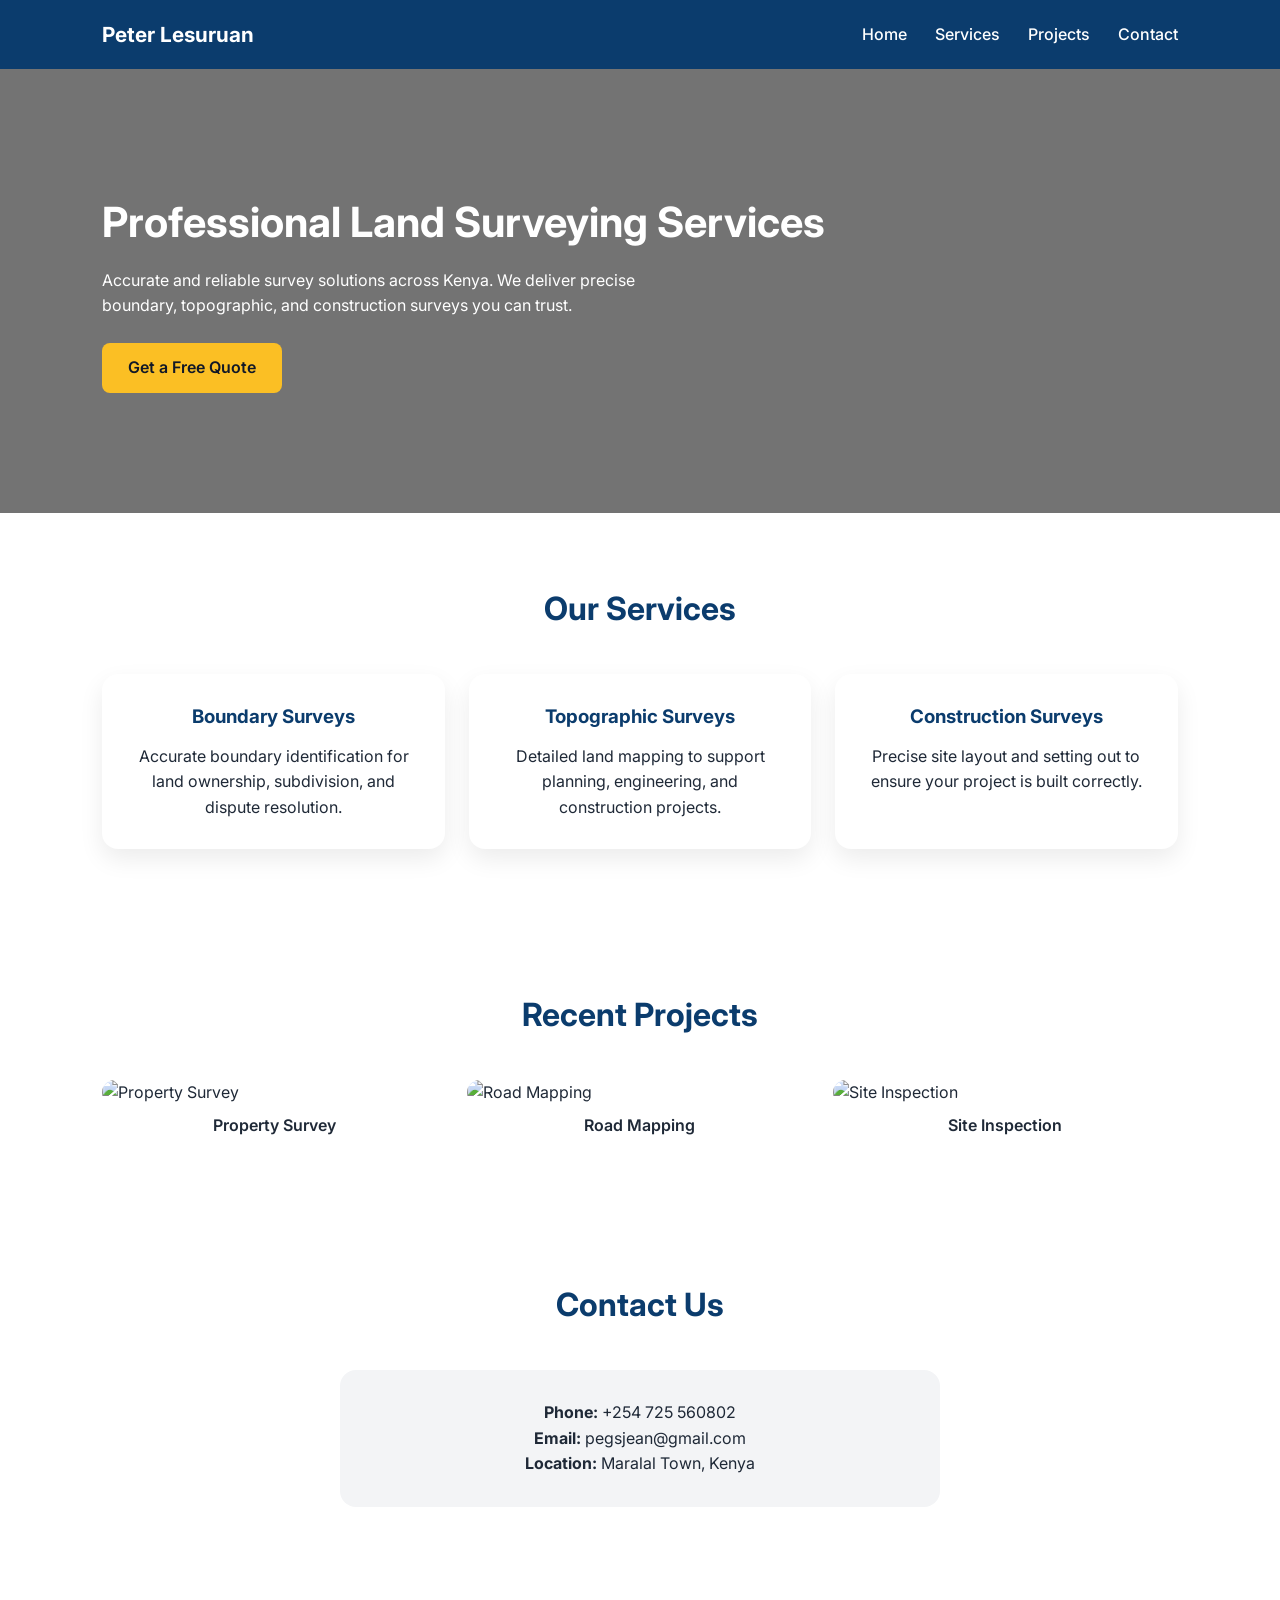
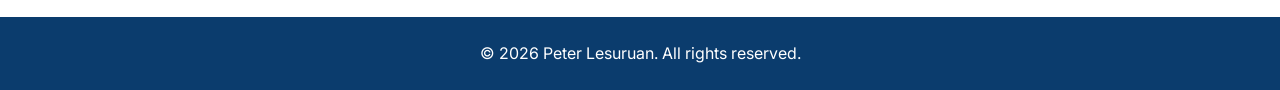
==== index.html @ a8cb9e38 "Create index.html" ====
<!DOCTYPE html>
<html lang="en">
<head>
  <meta charset="UTF-8" />
  <meta name="viewport" content="width=device-width, initial-scale=1.0" />
  <title>Peter Lesuruan | Land Surveyor</title>
  <link href="https://fonts.googleapis.com/css2?family=Inter:wght@300;400;600;700&display=swap" rel="stylesheet">
  <style>
    * { box-sizing: border-box; margin: 0; padding: 0; }
    body { font-family: 'Inter', sans-serif; line-height: 1.6; color: #1f2937; }

    /* NAVBAR */
    .navbar {
      display: flex;
      justify-content: space-between;
      align-items: center;
      padding: 18px 8%;
      background: #0b3c6d;
      color: white;
      position: sticky;
      top: 0;
      z-index: 1000;
    }

    .logo { font-weight: 700; font-size: 1.3rem; }

    .nav-links a {
      color: white;
      text-decoration: none;
      margin-left: 24px;
      font-weight: 500;
    }

    .nav-links a:hover { color: #fbbf24; }

    /* HERO */
    .hero {
      background: linear-gradient(rgba(0,0,0,0.55), rgba(0,0,0,0.55)),
        url('https://images.unsplash.com/photo-1581090700227-1e8a0e6e7c8b?auto=format&fit=crop&w=1400&q=80') center/cover no-repeat;
      color: white;
      padding: 120px 8%;
      text-align: left;
    }

    .hero h1 { font-size: 2.6rem; margin-bottom: 12px; }
    .hero p { margin-bottom: 24px; max-width: 600px; }

    .btn {
      display: inline-block;
      background: #fbbf24;
      color: #111827;
      padding: 12px 26px;
      border-radius: 8px;
      text-decoration: none;
      font-weight: 600;
    }

    .btn:hover { background: #f59e0b; }

    /* SECTION */
    section { padding: 70px 8%; }
    .section-title {
      text-align: center;
      font-size: 2rem;
      margin-bottom: 40px;
      color: #0b3c6d;
    }

    /* SERVICES */
    .services {
      display: grid;
      grid-template-columns: repeat(auto-fit, minmax(250px, 1fr));
      gap: 24px;
    }

    .card {
      background: white;
      padding: 28px;
      border-radius: 16px;
      box-shadow: 0 10px 25px rgba(0,0,0,0.08);
      text-align: center;
    }

    .card h3 { margin-bottom: 12px; color: #0b3c6d; }

    /* PROJECTS */
    .projects {
      display: grid;
      grid-template-columns: repeat(auto-fit, minmax(280px, 1fr));
      gap: 20px;
    }

    .project img {
      width: 100%;
      border-radius: 14px;
      height: 200px;
      object-fit: cover;
    }

    .project p { text-align: center; margin-top: 8px; font-weight: 600; }

    /* CONTACT */
    .contact-box {
      background: #f3f4f6;
      padding: 30px;
      border-radius: 16px;
      max-width: 600px;
      margin: auto;
      text-align: center;
    }

    footer {
      background: #0b3c6d;
      color: white;
      text-align: center;
      padding: 24px;
      margin-top: 40px;
    }

    @media (max-width: 768px) {
      .hero h1 { font-size: 2rem; }
      .nav-links { display: none; }
    }
  </style>
</head>
<body>

  <!-- NAVBAR -->
  <nav class="navbar">
    <div class="logo">Peter Lesuruan</div>
    <div class="nav-links">
      <a href="#">Home</a>
      <a href="#services">Services</a>
      <a href="#projects">Projects</a>
      <a href="#contact">Contact</a>
    </div>
  </nav>

  <!-- HERO -->
  <header class="hero">
    <h1>Professional Land Surveying Services</h1>
    <p>Accurate and reliable survey solutions across Kenya. We deliver precise boundary, topographic, and construction surveys you can trust.</p>
    <a href="#contact" class="btn">Get a Free Quote</a>
  </header>

  <!-- SERVICES -->
  <section id="services">
    <h2 class="section-title">Our Services</h2>
    <div class="services">
      <div class="card">
        <h3>Boundary Surveys</h3>
        <p>Accurate boundary identification for land ownership, subdivision, and dispute resolution.</p>
      </div>
      <div class="card">
        <h3>Topographic Surveys</h3>
        <p>Detailed land mapping to support planning, engineering, and construction projects.</p>
      </div>
      <div class="card">
        <h3>Construction Surveys</h3>
        <p>Precise site layout and setting out to ensure your project is built correctly.</p>
      </div>
    </div>
  </section>

  <!-- PROJECTS -->
  <section id="projects">
    <h2 class="section-title">Recent Projects</h2>
    <div class="projects">
      <div class="project">
        <img src="https://images.unsplash.com/photo-1500382017468-9049fed747ef?auto=format&fit=crop&w=800&q=80" alt="Property Survey">
        <p>Property Survey</p>
      </div>
      <div class="project">
        <img src="https://images.unsplash.com/photo-1504215680853-026ed2a45def?auto=format&fit=crop&w=800&q=80" alt="Road Mapping">
        <p>Road Mapping</p>
      </div>
      <div class="project">
        <img src="https://images.unsplash.com/photo-1581091012184-5c7f27c63c9c?auto=format&fit=crop&w=800&q=80" alt="Site Inspection">
        <p>Site Inspection</p>
      </div>
    </div>
  </section>

  <!-- CONTACT -->
  <section id="contact">
    <h2 class="section-title">Contact Us</h2>
    <div class="contact-box">
      <p><strong>Phone:</strong> +254 725 560802</p>
      <p><strong>Email:</strong> pegsjean@gmail.com</p>
      <p><strong>Location:</strong> Maralal Town, Kenya</p>
    </div>
  </section>

  <footer>
    <p>© 2026 Peter Lesuruan. All rights reserved.</p>
  </footer>

</body>
</html>
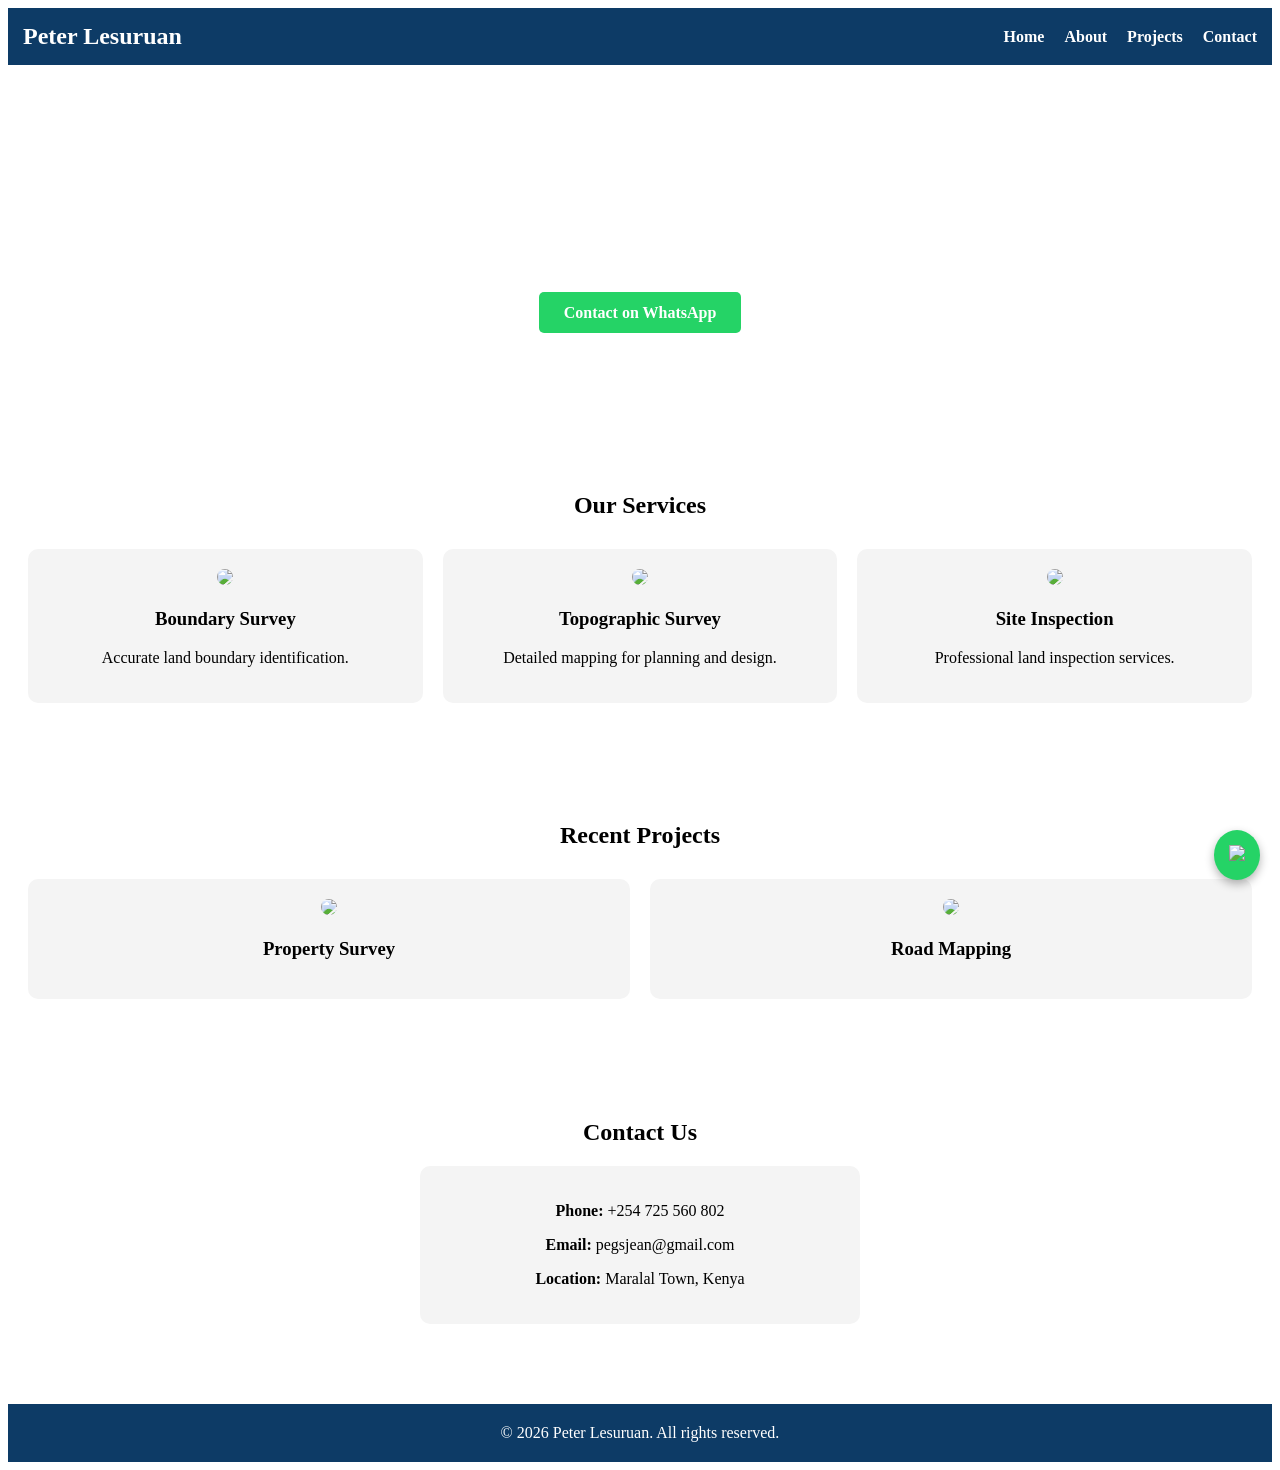
==== commit 92abcca5: "Update index.html <!DOCTYPE html> <html lang="en"> <head> <meta charset="UTF-8"> <meta name="vie" ====
--- a/index.html
+++ b/index.html
@@ -1,199 +1,237 @@
 <!DOCTYPE html>
 <html lang="en">
 <head>
-  <meta charset="UTF-8" />
-  <meta name="viewport" content="width=device-width, initial-scale=1.0" />
-  <title>Peter Lesuruan | Land Surveyor</title>
-  <link href="https://fonts.googleapis.com/css2?family=Inter:wght@300;400;600;700&display=swap" rel="stylesheet">
-  <style>
-    * { box-sizing: border-box; margin: 0; padding: 0; }
-    body { font-family: 'Inter', sans-serif; line-height: 1.6; color: #1f2937; }
-
-    /* NAVBAR */
-    .navbar {
-      display: flex;
-      justify-content: space-between;
-      align-items: center;
-      padding: 18px 8%;
-      background: #0b3c6d;
-      color: white;
-      position: sticky;
-      top: 0;
-      z-index: 1000;
-    }
-
-    .logo { font-weight: 700; font-size: 1.3rem; }
-
-    .nav-links a {
-      color: white;
-      text-decoration: none;
-      margin-left: 24px;
-      font-weight: 500;
-    }
-
-    .nav-links a:hover { color: #fbbf24; }
-
-    /* HERO */
-    .hero {
-      background: linear-gradient(rgba(0,0,0,0.55), rgba(0,0,0,0.55)),
-        url('https://images.unsplash.com/photo-1581090700227-1e8a0e6e7c8b?auto=format&fit=crop&w=1400&q=80') center/cover no-repeat;
-      color: white;
-      padding: 120px 8%;
-      text-align: left;
-    }
-
-    .hero h1 { font-size: 2.6rem; margin-bottom: 12px; }
-    .hero p { margin-bottom: 24px; max-width: 600px; }
-
-    .btn {
-      display: inline-block;
-      background: #fbbf24;
-      color: #111827;
-      padding: 12px 26px;
-      border-radius: 8px;
-      text-decoration: none;
-      font-weight: 600;
-    }
-
-    .btn:hover { background: #f59e0b; }
-
-    /* SECTION */
-    section { padding: 70px 8%; }
-    .section-title {
-      text-align: center;
-      font-size: 2rem;
-      margin-bottom: 40px;
-      color: #0b3c6d;
-    }
-
-    /* SERVICES */
-    .services {
-      display: grid;
-      grid-template-columns: repeat(auto-fit, minmax(250px, 1fr));
-      gap: 24px;
-    }
-
-    .card {
-      background: white;
-      padding: 28px;
-      border-radius: 16px;
-      box-shadow: 0 10px 25px rgba(0,0,0,0.08);
-      text-align: center;
-    }
-
-    .card h3 { margin-bottom: 12px; color: #0b3c6d; }
-
-    /* PROJECTS */
-    .projects {
-      display: grid;
-      grid-template-columns: repeat(auto-fit, minmax(280px, 1fr));
-      gap: 20px;
-    }
-
-    .project img {
-      width: 100%;
-      border-radius: 14px;
-      height: 200px;
-      object-fit: cover;
-    }
-
-    .project p { text-align: center; margin-top: 8px; font-weight: 600; }
-
-    /* CONTACT */
-    .contact-box {
-      background: #f3f4f6;
-      padding: 30px;
-      border-radius: 16px;
-      max-width: 600px;
-      margin: auto;
-      text-align: center;
-    }
-
-    footer {
-      background: #0b3c6d;
-      color: white;
-      text-align: center;
-      padding: 24px;
-      margin-top: 40px;
-    }
-
-    @media (max-width: 768px) {
-      .hero h1 { font-size: 2rem; }
-      .nav-links { display: none; }
-    }
-  </style>
+<meta charset="UTF-8">
+<meta name="viewport" content="width=device-width, initial-scale=1.0">
+<title>Peter Lesuruan | Professional Land Surveyor</title>
+<link rel="stylesheet" href="style.css">
+
+<style>
+
+/* Navigation */
+nav{
+background:#0d3b66;
+padding:15px;
+display:flex;
+justify-content:space-between;
+align-items:center;
+}
+
+nav h2{
+color:white;
+margin:0;
+}
+
+nav ul{
+list-style:none;
+display:flex;
+gap:20px;
+margin:0;
+padding:0;
+}
+
+nav a{
+color:white;
+text-decoration:none;
+font-weight:bold;
+}
+
+/* Hero */
+.hero{
+background:url("https://images.unsplash.com/photo-1500382017468-9049fed747ef") center/cover;
+color:white;
+padding:100px 20px;
+text-align:center;
+}
+
+.hero h1{
+font-size:40px;
+margin-bottom:10px;
+}
+
+.hero p{
+font-size:18px;
+margin-bottom:20px;
+}
+
+.hero a{
+background:#25D366;
+color:white;
+padding:12px 25px;
+border-radius:5px;
+text-decoration:none;
+font-weight:bold;
+}
+
+/* Sections */
+.section{
+padding:50px 20px;
+text-align:center;
+}
+
+.services{
+display:grid;
+grid-template-columns:repeat(auto-fit,minmax(250px,1fr));
+gap:20px;
+margin-top:30px;
+}
+
+.card{
+background:#f4f4f4;
+padding:20px;
+border-radius:10px;
+}
+
+.card img{
+width:100%;
+border-radius:10px;
+}
+
+/* Contact */
+.contact-box{
+background:#f4f4f4;
+padding:20px;
+border-radius:10px;
+max-width:400px;
+margin:auto;
+}
+
+/* Footer */
+footer{
+background:#0d3b66;
+color:white;
+text-align:center;
+padding:20px;
+margin-top:30px;
+}
+
+/* WhatsApp */
+.whatsapp-float{
+position:fixed;
+bottom:20px;
+right:20px;
+background:#25D366;
+padding:15px;
+border-radius:50%;
+box-shadow:0 4px 10px rgba(0,0,0,0.3);
+}
+
+</style>
+
 </head>
 <body>
 
-  <!-- NAVBAR -->
-  <nav class="navbar">
-    <div class="logo">Peter Lesuruan</div>
-    <div class="nav-links">
-      <a href="#">Home</a>
-      <a href="#services">Services</a>
-      <a href="#projects">Projects</a>
-      <a href="#contact">Contact</a>
-    </div>
-  </nav>
-
-  <!-- HERO -->
-  <header class="hero">
-    <h1>Professional Land Surveying Services</h1>
-    <p>Accurate and reliable survey solutions across Kenya. We deliver precise boundary, topographic, and construction surveys you can trust.</p>
-    <a href="#contact" class="btn">Get a Free Quote</a>
-  </header>
-
-  <!-- SERVICES -->
-  <section id="services">
-    <h2 class="section-title">Our Services</h2>
-    <div class="services">
-      <div class="card">
-        <h3>Boundary Surveys</h3>
-        <p>Accurate boundary identification for land ownership, subdivision, and dispute resolution.</p>
-      </div>
-      <div class="card">
-        <h3>Topographic Surveys</h3>
-        <p>Detailed land mapping to support planning, engineering, and construction projects.</p>
-      </div>
-      <div class="card">
-        <h3>Construction Surveys</h3>
-        <p>Precise site layout and setting out to ensure your project is built correctly.</p>
-      </div>
-    </div>
-  </section>
-
-  <!-- PROJECTS -->
-  <section id="projects">
-    <h2 class="section-title">Recent Projects</h2>
-    <div class="projects">
-      <div class="project">
-        <img src="https://images.unsplash.com/photo-1500382017468-9049fed747ef?auto=format&fit=crop&w=800&q=80" alt="Property Survey">
-        <p>Property Survey</p>
-      </div>
-      <div class="project">
-        <img src="https://images.unsplash.com/photo-1504215680853-026ed2a45def?auto=format&fit=crop&w=800&q=80" alt="Road Mapping">
-        <p>Road Mapping</p>
-      </div>
-      <div class="project">
-        <img src="https://images.unsplash.com/photo-1581091012184-5c7f27c63c9c?auto=format&fit=crop&w=800&q=80" alt="Site Inspection">
-        <p>Site Inspection</p>
-      </div>
-    </div>
-  </section>
-
-  <!-- CONTACT -->
-  <section id="contact">
-    <h2 class="section-title">Contact Us</h2>
-    <div class="contact-box">
-      <p><strong>Phone:</strong> +254 725 560802</p>
-      <p><strong>Email:</strong> pegsjean@gmail.com</p>
-      <p><strong>Location:</strong> Maralal Town, Kenya</p>
-    </div>
-  </section>
-
-  <footer>
-    <p>© 2026 Peter Lesuruan. All rights reserved.</p>
-  </footer>
+<!-- NAVBAR -->
+<nav>
+<h2>Peter Lesuruan</h2>
+
+<ul>
+<li><a href="index.html">Home</a></li>
+<li><a href="about.html">About</a></li>
+<li><a href="projects.html">Projects</a></li>
+<li><a href="contact.html">Contact</a></li>
+</ul>
+</nav>
+
+
+<!-- HERO -->
+<section class="hero">
+
+<h1>Professional Land Surveying Services</h1>
+
+<p>
+Boundary surveys, subdivision, mapping, and site inspection in Maralal and all of Kenya
+</p>
+
+<a href="https://wa.me/254725560802">
+Contact on WhatsApp
+</a>
+
+</section>
+
+
+<!-- SERVICES -->
+<section class="section">
+
+<h2>Our Services</h2>
+
+<div class="services">
+
+<div class="card">
+<img src="https://images.unsplash.com/photo-1500382017468-9049fed747ef">
+<h3>Boundary Survey</h3>
+<p>Accurate land boundary identification.</p>
+</div>
+
+<div class="card">
+<img src="https://images.unsplash.com/photo-1503387762-592deb58ef4e">
+<h3>Topographic Survey</h3>
+<p>Detailed mapping for planning and design.</p>
+</div>
+
+<div class="card">
+<img src="https://images.unsplash.com/photo-1496307042754-b4aa456c4a2d">
+<h3>Site Inspection</h3>
+<p>Professional land inspection services.</p>
+</div>
+
+</div>
+
+</section>
+
+
+<!-- PROJECTS -->
+<section class="section">
+
+<h2>Recent Projects</h2>
+
+<div class="services">
+
+<div class="card">
+<img src="https://images.unsplash.com/photo-1470770903676-69b98201ea1c">
+<h3>Property Survey</h3>
+</div>
+
+<div class="card">
+<img src="https://images.unsplash.com/photo-1500530855697-b586d89ba3ee">
+<h3>Road Mapping</h3>
+</div>
+
+</div>
+
+</section>
+
+
+<!-- CONTACT -->
+<section class="section">
+
+<h2>Contact Us</h2>
+
+<div class="contact-box">
+
+<p><b>Phone:</b> +254 725 560 802</p>
+
+<p><b>Email:</b> pegsjean@gmail.com</p>
+
+<p><b>Location:</b> Maralal Town, Kenya</p>
+
+</div>
+
+</section>
+
+
+<!-- FOOTER -->
+<footer>
+
+© 2026 Peter Lesuruan. All rights reserved.
+
+</footer>
+
+
+<!-- WhatsApp floating -->
+<a href="https://wa.me/254725560802" class="whatsapp-float">
+<img src="https://cdn-icons-png.flaticon.com/512/733/733585.png" width="30">
+</a>
 
 </body>
 </html>
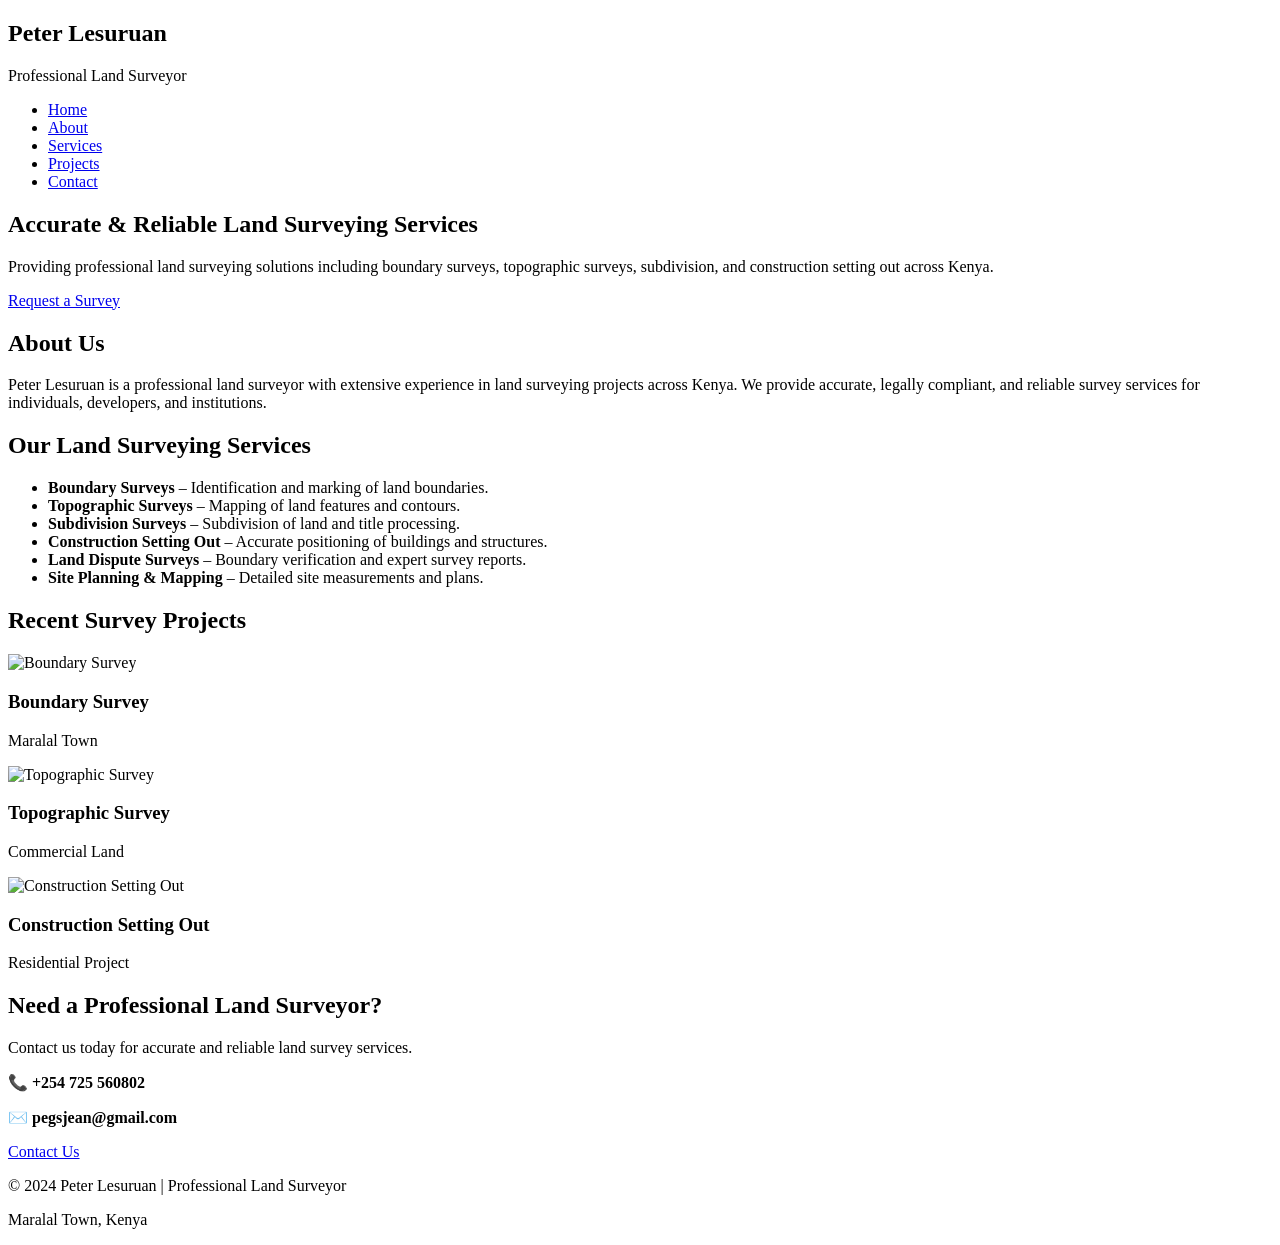
==== commit 2fa154b0: "Update index.html <!DOCTYPE html> <html lang="en"> <head>   <meta charset="UTF-8">   <title>Pete" ====
--- a/index.html
+++ b/index.html
@@ -1,237 +1,103 @@
+
 <!DOCTYPE html>
 <html lang="en">
 <head>
-<meta charset="UTF-8">
-<meta name="viewport" content="width=device-width, initial-scale=1.0">
-<title>Peter Lesuruan | Professional Land Surveyor</title>
-<link rel="stylesheet" href="style.css">
+  <meta charset="UTF-8">
+  <title>Peter Lesuruan | Professional Land Surveyor</title>
+  <meta name="viewport" content="width=device-width, initial-scale=1.0">
+  <meta name="description" content="Peter Lesuruan is a professional land surveyor providing boundary surveys, topographic surveys, subdivision, and construction setting out across Kenya.">
+  <link rel="stylesheet" href="style.css">
+</head>
 
-<style>
-
-/* Navigation */
-nav{
-background:#0d3b66;
-padding:15px;
-display:flex;
-justify-content:space-between;
-align-items:center;
-}
-
-nav h2{
-color:white;
-margin:0;
-}
-
-nav ul{
-list-style:none;
-display:flex;
-gap:20px;
-margin:0;
-padding:0;
-}
-
-nav a{
-color:white;
-text-decoration:none;
-font-weight:bold;
-}
-
-/* Hero */
-.hero{
-background:url("https://images.unsplash.com/photo-1500382017468-9049fed747ef") center/cover;
-color:white;
-padding:100px 20px;
-text-align:center;
-}
-
-.hero h1{
-font-size:40px;
-margin-bottom:10px;
-}
-
-.hero p{
-font-size:18px;
-margin-bottom:20px;
-}
-
-.hero a{
-background:#25D366;
-color:white;
-padding:12px 25px;
-border-radius:5px;
-text-decoration:none;
-font-weight:bold;
-}
-
-/* Sections */
-.section{
-padding:50px 20px;
-text-align:center;
-}
-
-.services{
-display:grid;
-grid-template-columns:repeat(auto-fit,minmax(250px,1fr));
-gap:20px;
-margin-top:30px;
-}
-
-.card{
-background:#f4f4f4;
-padding:20px;
-border-radius:10px;
-}
-
-.card img{
-width:100%;
-border-radius:10px;
-}
-
-/* Contact */
-.contact-box{
-background:#f4f4f4;
-padding:20px;
-border-radius:10px;
-max-width:400px;
-margin:auto;
-}
-
-/* Footer */
-footer{
-background:#0d3b66;
-color:white;
-text-align:center;
-padding:20px;
-margin-top:30px;
-}
-
-/* WhatsApp */
-.whatsapp-float{
-position:fixed;
-bottom:20px;
-right:20px;
-background:#25D366;
-padding:15px;
-border-radius:50%;
-box-shadow:0 4px 10px rgba(0,0,0,0.3);
-}
-
-</style>
-
-</head>
 <body>
 
-<!-- NAVBAR -->
-<nav>
-<h2>Peter Lesuruan</h2>
+<!-- HEADER / NAVIGATION -->
+<header>
+  <nav class="navbar">
+    <h1>Peter Lesuruan</h1>
+    <p>Professional Land Surveyor</p>
 
-<ul>
-<li><a href="index.html">Home</a></li>
-<li><a href="about.html">About</a></li>
-<li><a href="projects.html">Projects</a></li>
-<li><a href="contact.html">Contact</a></li>
-</ul>
-</nav>
+    <ul class="nav-menu">
+      <li><a href="index.html">Home</a></li>
+      <li><a href="about.html">About</a></li>
+      <li><a href="services.html">Services</a></li>
+      <li><a href="projects.html">Projects</a></li>
+      <li><a href="contact.html">Contact</a></li>
+    </ul>
+  </nav>
+</header>
 
-
-<!-- HERO -->
+<!-- HERO SECTION -->
 <section class="hero">
-
-<h1>Professional Land Surveying Services</h1>
-
-<p>
-Boundary surveys, subdivision, mapping, and site inspection in Maralal and all of Kenya
-</p>
-
-<a href="https://wa.me/254725560802">
-Contact on WhatsApp
-</a>
-
+  <h2>Accurate & Reliable Land Surveying Services</h2>
+  <p>
+    Providing professional land surveying solutions including boundary surveys,
+    topographic surveys, subdivision, and construction setting out across Kenya.
+  </p>
+  <a href="contact.html" class="btn">Request a Survey</a>
 </section>
 
-
-<!-- SERVICES -->
-<section class="section">
-
-<h2>Our Services</h2>
-
-<div class="services">
-
-<div class="card">
-<img src="https://images.unsplash.com/photo-1500382017468-9049fed747ef">
-<h3>Boundary Survey</h3>
-<p>Accurate land boundary identification.</p>
-</div>
-
-<div class="card">
-<img src="https://images.unsplash.com/photo-1503387762-592deb58ef4e">
-<h3>Topographic Survey</h3>
-<p>Detailed mapping for planning and design.</p>
-</div>
-
-<div class="card">
-<img src="https://images.unsplash.com/photo-1496307042754-b4aa456c4a2d">
-<h3>Site Inspection</h3>
-<p>Professional land inspection services.</p>
-</div>
-
-</div>
-
+<!-- ABOUT SECTION -->
+<section class="about">
+  <h2>About Us</h2>
+  <p>
+    Peter Lesuruan is a professional land surveyor with extensive experience in land
+    surveying projects across Kenya. We provide accurate, legally compliant, and
+    reliable survey services for individuals, developers, and institutions.
+  </p>
 </section>
 
+<!-- SERVICES SECTION -->
+<section class="services">
+  <h2>Our Land Surveying Services</h2>
 
-<!-- PROJECTS -->
-<section class="section">
-
-<h2>Recent Projects</h2>
-
-<div class="services">
-
-<div class="card">
-<img src="https://images.unsplash.com/photo-1470770903676-69b98201ea1c">
-<h3>Property Survey</h3>
-</div>
-
-<div class="card">
-<img src="https://images.unsplash.com/photo-1500530855697-b586d89ba3ee">
-<h3>Road Mapping</h3>
-</div>
-
-</div>
-
+  <ul>
+    <li><strong>Boundary Surveys</strong> – Identification and marking of land boundaries.</li>
+    <li><strong>Topographic Surveys</strong> – Mapping of land features and contours.</li>
+    <li><strong>Subdivision Surveys</strong> – Subdivision of land and title processing.</li>
+    <li><strong>Construction Setting Out</strong> – Accurate positioning of buildings and structures.</li>
+    <li><strong>Land Dispute Surveys</strong> – Boundary verification and expert survey reports.</li>
+    <li><strong>Site Planning & Mapping</strong> – Detailed site measurements and plans.</li>
+  </ul>
 </section>
 
+<!-- PROJECTS PREVIEW -->
+<section class="projects">
+  <h2>Recent Survey Projects</h2>
 
-<!-- CONTACT -->
-<section class="section">
+  <div class="project">
+    <img src="images/boundary-survey.jpg" alt="Boundary Survey">
+    <h3>Boundary Survey</h3>
+    <p>Maralal Town</p>
+  </div>
 
-<h2>Contact Us</h2>
+  <div class="project">
+    <img src="images/topographic-survey.jpg" alt="Topographic Survey">
+    <h3>Topographic Survey</h3>
+    <p>Commercial Land</p>
+  </div>
 
-<div class="contact-box">
-
-<p><b>Phone:</b> +254 725 560 802</p>
-
-<p><b>Email:</b> pegsjean@gmail.com</p>
-
-<p><b>Location:</b> Maralal Town, Kenya</p>
-
-</div>
-
+  <div class="project">
+    <img src="images/construction-setting.jpg" alt="Construction Setting Out">
+    <h3>Construction Setting Out</h3>
+    <p>Residential Project</p>
+  </div>
 </section>
 
+<!-- CONTACT CTA -->
+<section class="contact-cta">
+  <h2>Need a Professional Land Surveyor?</h2>
+  <p>Contact us today for accurate and reliable land survey services.</p>
+  <p><strong>📞 +254 725 560802</strong></p>
+  <p><strong>✉️ pegsjean@gmail.com</strong></p>
+  <a href="contact.html" class="btn">Contact Us</a>
+</section>
 
 <!-- FOOTER -->
 <footer>
-
-© 2026 Peter Lesuruan. All rights reserved.
-
+  <p>&copy; 2024 Peter Lesuruan | Professional Land Surveyor</p>
+  <p>Maralal Town, Kenya</p>
 </footer>
-
-
-<!-- WhatsApp floating -->
-<a href="https://wa.me/254725560802" class="whatsapp-float">
-<img src="https://cdn-icons-png.flaticon.com/512/733/733585.png" width="30">
-</a>
 
 </body>
 </html>
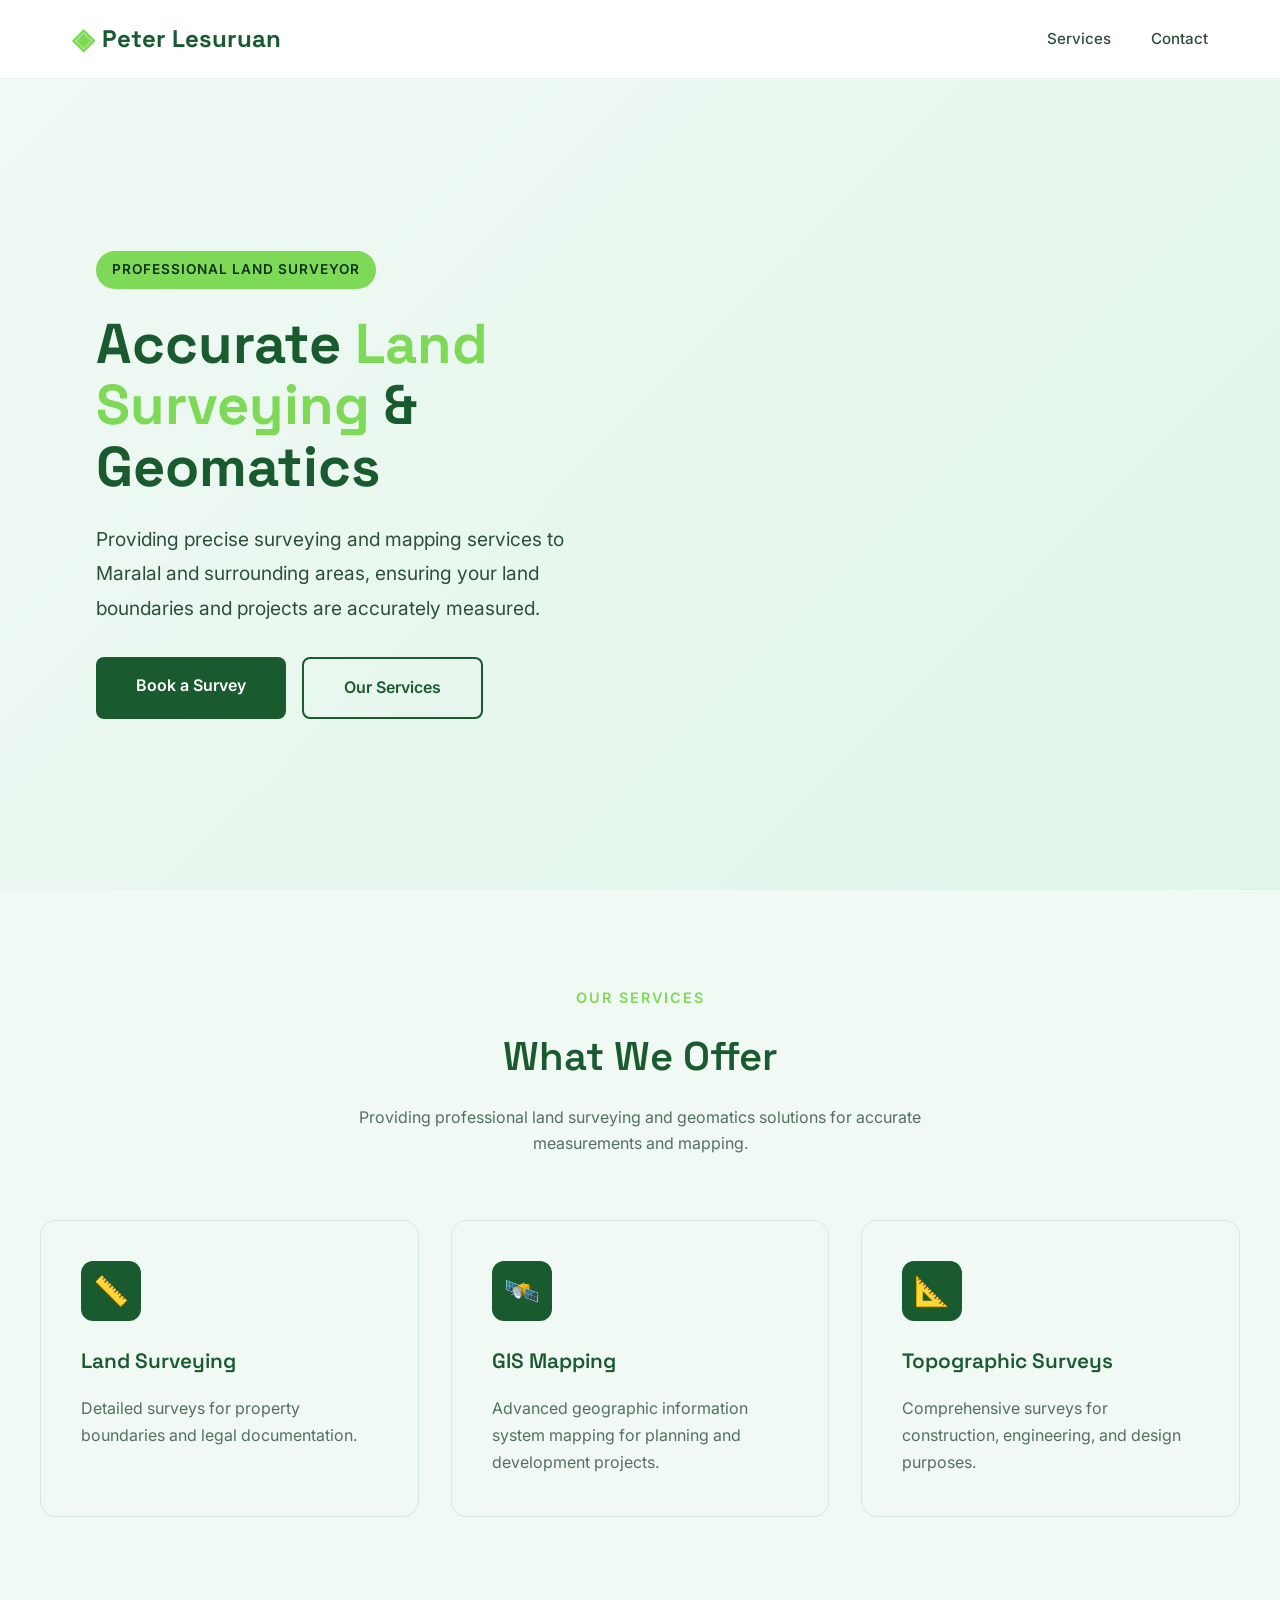
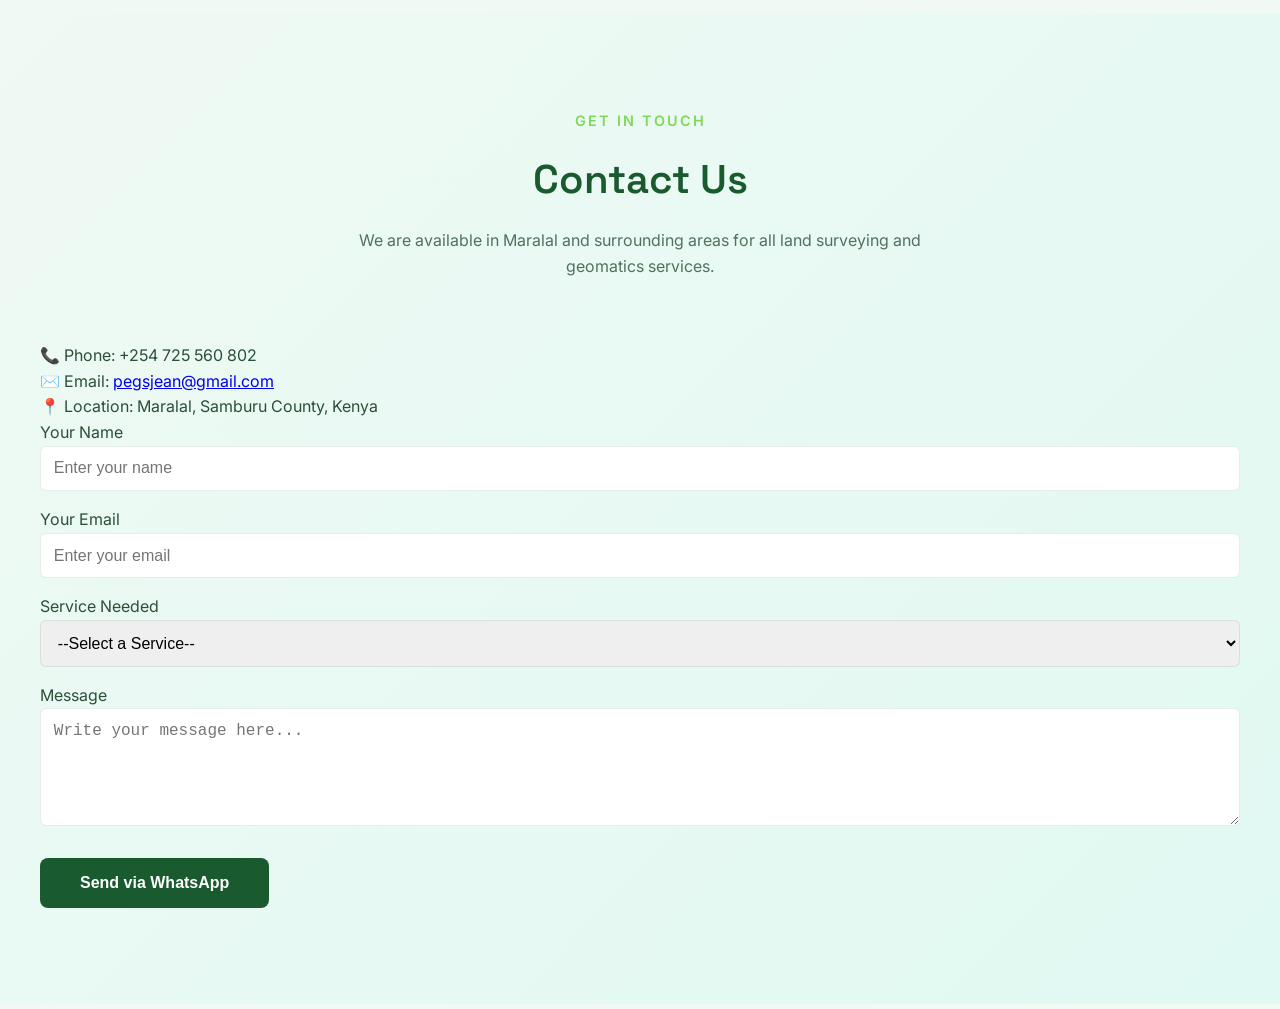
==== commit 77cd9ec2: "Update index.html <!DOCTYPE html> <html lang="en"> <head>     <meta charset="UTF-8">     <meta n" ====
--- a/index.html
+++ b/index.html
@@ -1,103 +1,196 @@
 
-<!DOCTYPE html>
+    <!DOCTYPE html>
 <html lang="en">
 <head>
-  <meta charset="UTF-8">
-  <title>Peter Lesuruan | Professional Land Surveyor</title>
-  <meta name="viewport" content="width=device-width, initial-scale=1.0">
-  <meta name="description" content="Peter Lesuruan is a professional land surveyor providing boundary surveys, topographic surveys, subdivision, and construction setting out across Kenya.">
-  <link rel="stylesheet" href="style.css">
+    <meta charset="UTF-8">
+    <meta name="viewport" content="width=device-width, initial-scale=1.0">
+    <title>Peter Lesuruan | Professional Land Surveyor & Geomatics Expert</title>
+    <link rel="preconnect" href="https://fonts.googleapis.com">
+    <link rel="preconnect" href="https://fonts.gstatic.com" crossorigin>
+    <link href="https://fonts.googleapis.com/css2?family=Space+Grotesk:wght@300;400;500;600;700&family=Inter:wght@300;400;500;600&display=swap" rel="stylesheet">
+    <style>
+        /* GREEN THEME VARIABLES */
+        :root {
+            --primary: #1a5a2f;
+            --secondary: #2d8a4a;
+            --accent: #7ed957;
+            --light: #f0f9f4;
+            --dark: #0f2f1a;
+            --text: #2c4f3a;
+            --border: rgba(26, 90, 47, 0.1);
+        }
+
+        * { margin: 0; padding: 0; box-sizing: border-box; }
+        body { font-family: 'Inter', sans-serif; color: var(--text); line-height: 1.6; background: var(--light); overflow-x: hidden; }
+        h1,h2,h3,h4 { font-family: 'Space Grotesk', sans-serif; font-weight: 600; }
+
+        /* NAVIGATION */
+        nav { position: fixed; top:0; width:100%; background: rgba(255,255,255,0.95); backdrop-filter: blur(10px); border-bottom:1px solid var(--border); z-index:1000;}
+        .nav-container { max-width:1200px; margin:0 auto; padding:1rem 2rem; display:flex; justify-content:space-between; align-items:center; }
+        .logo { font-family:'Space Grotesk',sans-serif; font-size:1.5rem; font-weight:700; color: var(--primary); text-decoration:none; display:flex; align-items:center; gap:0.5rem;}
+        .logo::before { content:"◈"; color: var(--accent); font-size:1.8rem; }
+        .nav-links { display:flex; gap:2.5rem; list-style:none; }
+        .nav-links a { text-decoration:none; color:var(--text); font-weight:500; font-size:0.95rem; position:relative; transition:color 0.3s; }
+        .nav-links a::after { content:''; position:absolute; bottom:-5px; left:0; width:0; height:2px; background:var(--accent); transition:width 0.3s; }
+        .nav-links a:hover::after { width:100%; }
+
+        /* HERO SECTION */
+        .hero { margin-top:80px; min-height:90vh; display:grid; grid-template-columns:1fr 1fr; align-items:center; background: linear-gradient(135deg, var(--light) 0%, #e0f5e8 100%); position:relative; overflow:hidden; padding:2rem; }
+        .hero-content { padding:4rem; z-index:1; }
+        .hero-badge { display:inline-block; background: var(--accent); color: var(--dark); padding:0.5rem 1rem; border-radius:50px; font-size:0.85rem; font-weight:600; margin-bottom:1.5rem; text-transform:uppercase; letter-spacing:1px; }
+        .hero h1 { font-size:3.5rem; line-height:1.1; color: var(--primary); margin-bottom:1.5rem; font-weight:700; }
+        .hero h1 span { color: var(--accent); }
+        .hero-description { font-size:1.2rem; color: var(--text); margin-bottom:2rem; max-width:500px; line-height:1.8; }
+        .cta-group { display:flex; gap:1rem; flex-wrap:wrap; }
+        .btn-primary { background: var(--primary); color:white; padding:1rem 2.5rem; border:none; border-radius:8px; font-size:1rem; font-weight:600; cursor:pointer; text-decoration:none; display:inline-block; position:relative; overflow:hidden; }
+        .btn-primary:hover { transform:translateY(-2px); box-shadow:0 10px 30px rgba(26,90,47,0.3); }
+        .btn-secondary { background:transparent; color: var(--primary); padding:1rem 2.5rem; border:2px solid var(--primary); border-radius:8px; font-size:1rem; font-weight:600; cursor:pointer; text-decoration:none; display:inline-block; }
+        .btn-secondary:hover { background: var(--primary); color:white; }
+
+        /* SERVICES SECTION */
+        .services { padding:6rem 2rem; background: var(--light); }
+        .container { max-width:1200px; margin:0 auto; }
+        .section-header { text-align:center; margin-bottom:4rem; }
+        .section-tag { color: var(--accent); font-weight:600; text-transform:uppercase; letter-spacing:2px; font-size:0.9rem; margin-bottom:1rem; display:block; }
+        .section-title { font-size:2.5rem; color: var(--primary); margin-bottom:1rem; }
+        .section-subtitle { color: var(--text); opacity:0.8; max-width:600px; margin:0 auto; }
+        .services-grid { display:grid; grid-template-columns:repeat(auto-fit, minmax(350px,1fr)); gap:2rem; }
+        .service-card { background: var(--light); border:1px solid var(--border); border-radius:16px; padding:2.5rem; transition:all 0.3s ease; position:relative; overflow:hidden; cursor:pointer; }
+        .service-card:hover { transform:translateY(-5px); box-shadow:0 20px 40px rgba(0,0,0,0.1); }
+        .service-icon { width:60px; height:60px; background: var(--primary); border-radius:12px; display:flex; align-items:center; justify-content:center; font-size:1.8rem; margin-bottom:1.5rem; color:white; }
+        .service-card h3 { font-size:1.3rem; color: var(--primary); margin-bottom:1rem; }
+        .service-card p { color: var(--text); opacity:0.8; line-height:1.7; }
+
+        /* CONTACT SECTION */
+        .contact { padding:6rem 2rem; background: linear-gradient(135deg, var(--light) 0%, #e0f9f2 100%); }
+        .contact-form div { margin-bottom:1rem; display:flex; flex-direction:column; }
+        .contact-form input, .contact-form textarea, .contact-form select { padding:0.8rem; border-radius:6px; border:1px solid var(--border); font-size:1rem; }
+        .contact-form button { margin-top:1rem; }
+
+    </style>
 </head>
-
 <body>
 
-<!-- HEADER / NAVIGATION -->
-<header>
-  <nav class="navbar">
-    <h1>Peter Lesuruan</h1>
-    <p>Professional Land Surveyor</p>
+<!-- NAVIGATION -->
+<nav>
+    <div class="nav-container">
+        <a href="#" class="logo">Peter Lesuruan</a>
+        <ul class="nav-links">
+            <li><a href="#services">Services</a></li>
+            <li><a href="#contact">Contact</a></li>
+        </ul>
+    </div>
+</nav>
 
-    <ul class="nav-menu">
-      <li><a href="index.html">Home</a></li>
-      <li><a href="about.html">About</a></li>
-      <li><a href="services.html">Services</a></li>
-      <li><a href="projects.html">Projects</a></li>
-      <li><a href="contact.html">Contact</a></li>
-    </ul>
-  </nav>
-</header>
-
-<!-- HERO SECTION -->
+<!-- HERO -->
 <section class="hero">
-  <h2>Accurate & Reliable Land Surveying Services</h2>
-  <p>
-    Providing professional land surveying solutions including boundary surveys,
-    topographic surveys, subdivision, and construction setting out across Kenya.
-  </p>
-  <a href="contact.html" class="btn">Request a Survey</a>
+    <div class="hero-content">
+        <span class="hero-badge">Professional Land Surveyor</span>
+        <h1>Accurate <span>Land Surveying</span> & Geomatics</h1>
+        <p class="hero-description">Providing precise surveying and mapping services to Maralal and surrounding areas, ensuring your land boundaries and projects are accurately measured.</p>
+        <div class="cta-group">
+            <a href="#contact" class="btn-primary">Book a Survey</a>
+            <a href="#services" class="btn-secondary">Our Services</a>
+        </div>
+    </div>
 </section>
 
-<!-- ABOUT SECTION -->
-<section class="about">
-  <h2>About Us</h2>
-  <p>
-    Peter Lesuruan is a professional land surveyor with extensive experience in land
-    surveying projects across Kenya. We provide accurate, legally compliant, and
-    reliable survey services for individuals, developers, and institutions.
-  </p>
+<!-- SERVICES -->
+<section class="services" id="services">
+    <div class="container">
+        <div class="section-header">
+            <span class="section-tag">Our Services</span>
+            <h2 class="section-title">What We Offer</h2>
+            <p class="section-subtitle">Providing professional land surveying and geomatics solutions for accurate measurements and mapping.</p>
+        </div>
+        <div class="services-grid">
+            <div class="service-card">
+                <div class="service-icon">📏</div>
+                <h3>Land Surveying</h3>
+                <p>Detailed surveys for property boundaries and legal documentation.</p>
+            </div>
+            <div class="service-card">
+                <div class="service-icon">🛰️</div>
+                <h3>GIS Mapping</h3>
+                <p>Advanced geographic information system mapping for planning and development projects.</p>
+            </div>
+            <div class="service-card">
+                <div class="service-icon">📐</div>
+                <h3>Topographic Surveys</h3>
+                <p>Comprehensive surveys for construction, engineering, and design purposes.</p>
+            </div>
+        </div>
+    </div>
 </section>
 
-<!-- SERVICES SECTION -->
-<section class="services">
-  <h2>Our Land Surveying Services</h2>
+<!-- CONTACT -->
+<section class="contact" id="contact">
+    <div class="container">
+        <div class="section-header">
+            <span class="section-tag">Get in Touch</span>
+            <h2 class="section-title">Contact Us</h2>
+            <p class="section-subtitle">We are available in Maralal and surrounding areas for all land surveying and geomatics services.</p>
+        </div>
 
-  <ul>
-    <li><strong>Boundary Surveys</strong> – Identification and marking of land boundaries.</li>
-    <li><strong>Topographic Surveys</strong> – Mapping of land features and contours.</li>
-    <li><strong>Subdivision Surveys</strong> – Subdivision of land and title processing.</li>
-    <li><strong>Construction Setting Out</strong> – Accurate positioning of buildings and structures.</li>
-    <li><strong>Land Dispute Surveys</strong> – Boundary verification and expert survey reports.</li>
-    <li><strong>Site Planning & Mapping</strong> – Detailed site measurements and plans.</li>
-  </ul>
+        <div class="contact-info">
+            <p>📞 Phone: +254 725 560 802</p>
+            <p>✉️ Email: <a href="mailto:pegsjean@gmail.com">pegsjean@gmail.com</a></p>
+            <p>📍 Location: Maralal, Samburu County, Kenya</p>
+        </div>
+
+        <!-- WhatsApp Booking Form -->
+        <form id="whatsapp-form" class="contact-form" onsubmit="sendWhatsApp(event)">
+            <div>
+                <label for="name">Your Name</label>
+                <input type="text" id="name" name="name" placeholder="Enter your name" required>
+            </div>
+
+            <div>
+                <label for="email">Your Email</label>
+                <input type="email" id="email" name="email" placeholder="Enter your email" required>
+            </div>
+
+            <div>
+                <label for="service">Service Needed</label>
+                <select id="service" name="service" required>
+                    <option value="">--Select a Service--</option>
+                    <option value="Land Surveying">Land Surveying</option>
+                    <option value="Topographic Survey">Topographic Survey</option>
+                    <option value="GIS Mapping">GIS Mapping</option>
+                    <option value="Property Boundary Verification">Property Boundary Verification</option>
+                    <option value="Construction Survey">Construction Survey</option>
+                </select>
+            </div>
+
+            <div>
+                <label for="message">Message</label>
+                <textarea id="message" name="message" placeholder="Write your message here..." rows="5"></textarea>
+            </div>
+
+            <button type="submit" class="btn-primary">Send via WhatsApp</button>
+        </form>
+    </div>
 </section>
 
-<!-- PROJECTS PREVIEW -->
-<section class="projects">
-  <h2>Recent Survey Projects</h2>
+<script>
+function sendWhatsApp(event) {
+    event.preventDefault();
+    const name = document.getElementById('name').value.trim();
+    const email = document.getElementById('email').value.trim();
+    const service = document.getElementById('service').value;
+    const message = document.getElementById('message').value.trim();
 
-  <div class="project">
-    <img src="images/boundary-survey.jpg" alt="Boundary Survey">
-    <h3>Boundary Survey</h3>
-    <p>Maralal Town</p>
-  </div>
+    if(!name || !email || !service) { alert('Please fill all required fields!'); return; }
 
-  <div class="project">
-    <img src="images/topographic-survey.jpg" alt="Topographic Survey">
-    <h3>Topographic Survey</h3>
-    <p>Commercial Land</p>
-  </div>
+    let whatsappMessage = `Hello, I would like to book a land surveying service.\n\n`;
+    whatsappMessage += `Name: ${name}\nEmail: ${email}\nService Needed: ${service}\n`;
+    if(message) { whatsappMessage += `Message: ${message}`; }
 
-  <div class="project">
-    <img src="images/construction-setting.jpg" alt="Construction Setting Out">
-    <h3>Construction Setting Out</h3>
-    <p>Residential Project</p>
-  </div>
-</section>
-
-<!-- CONTACT CTA -->
-<section class="contact-cta">
-  <h2>Need a Professional Land Surveyor?</h2>
-  <p>Contact us today for accurate and reliable land survey services.</p>
-  <p><strong>📞 +254 725 560802</strong></p>
-  <p><strong>✉️ pegsjean@gmail.com</strong></p>
-  <a href="contact.html" class="btn">Contact Us</a>
-</section>
-
-<!-- FOOTER -->
-<footer>
-  <p>&copy; 2024 Peter Lesuruan | Professional Land Surveyor</p>
-  <p>Maralal Town, Kenya</p>
-</footer>
+    const encodedMessage = encodeURIComponent(whatsappMessage);
+    const whatsappLink = `https://wa.me/254725560802?text=${encodedMessage}`;
+    window.open(whatsappLink, '_blank');
+}
+</script>
 
 </body>
 </html>
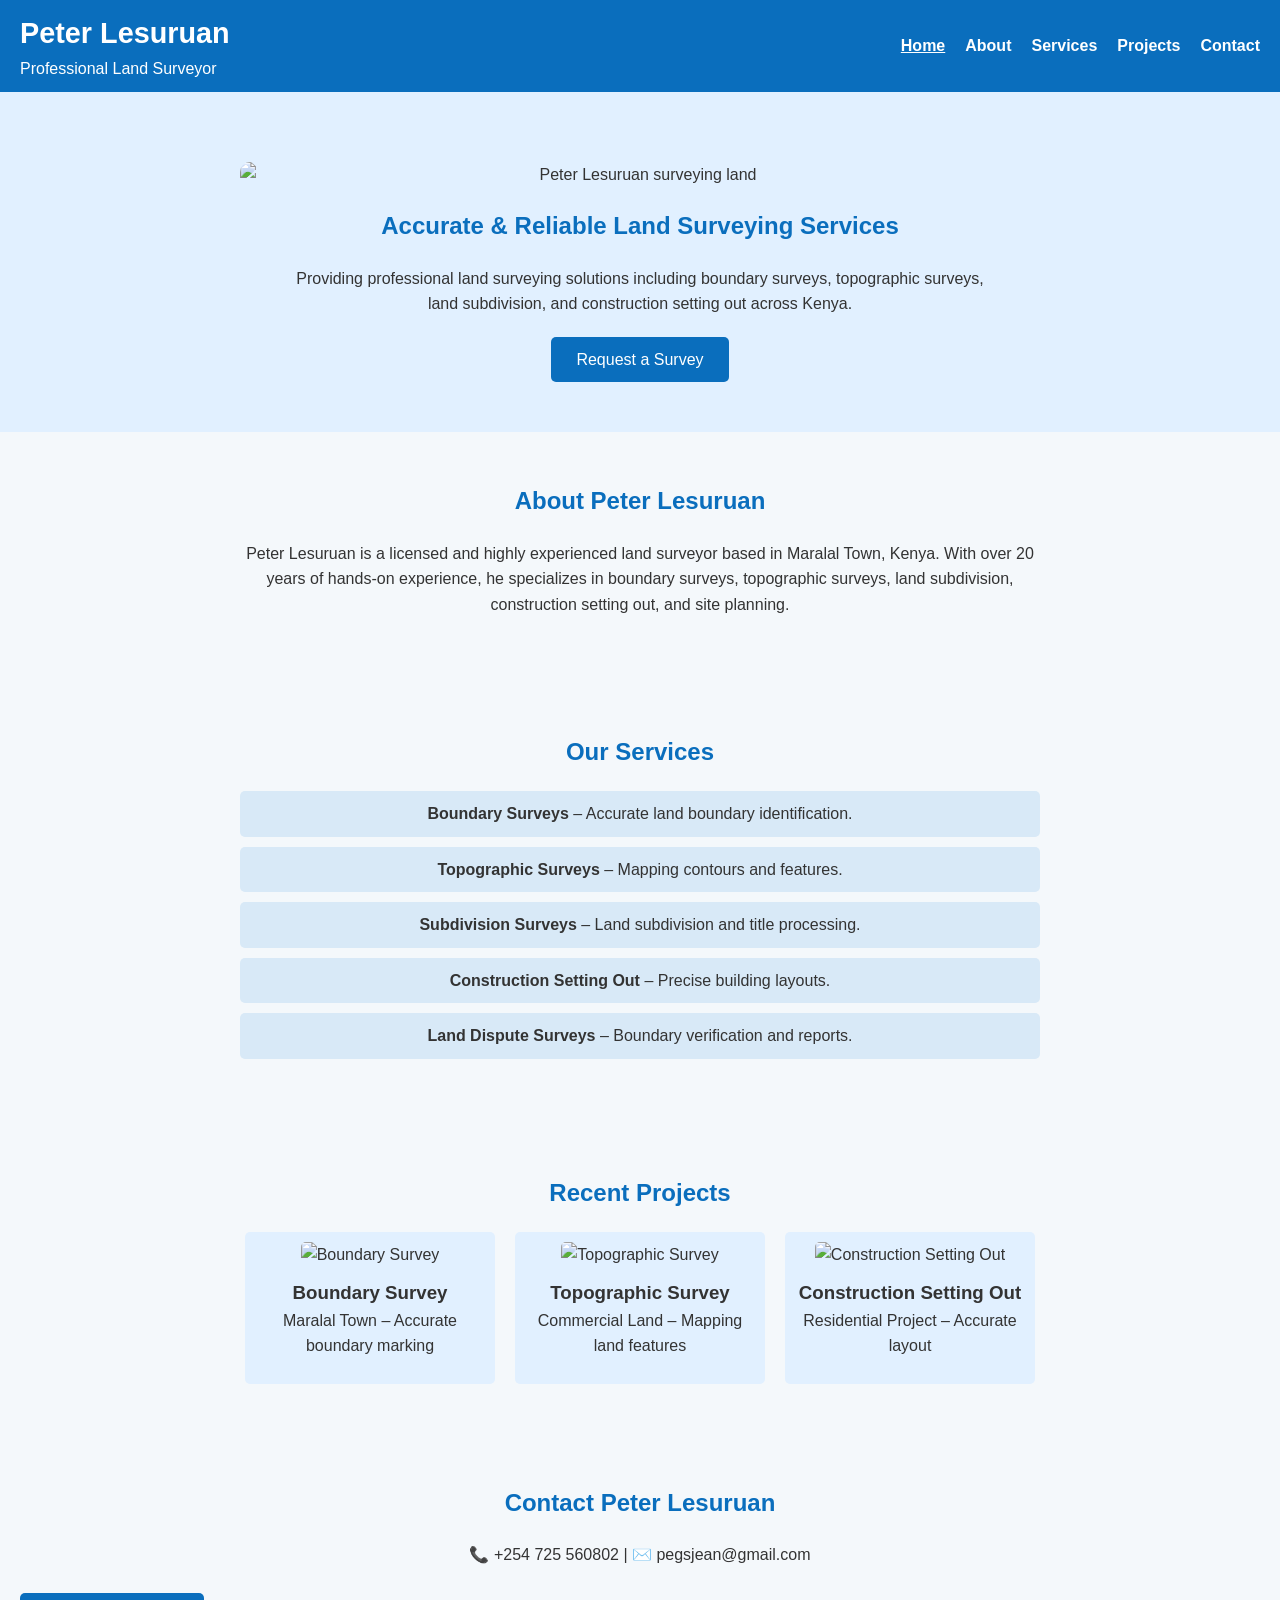
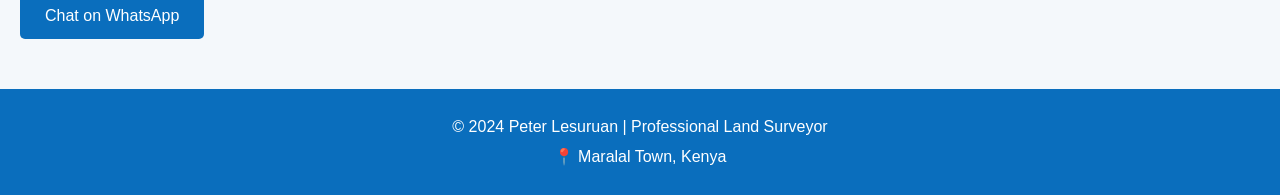
==== commit afce03e7: "Update index.html <!DOCTYPE html> <html lang="en"> <head>   <meta charset="UTF-8">   <meta name=" ====
--- a/index.html
+++ b/index.html
@@ -1,196 +1,89 @@
-
-    <!DOCTYPE html>
+      <!DOCTYPE html>
 <html lang="en">
 <head>
-    <meta charset="UTF-8">
-    <meta name="viewport" content="width=device-width, initial-scale=1.0">
-    <title>Peter Lesuruan | Professional Land Surveyor & Geomatics Expert</title>
-    <link rel="preconnect" href="https://fonts.googleapis.com">
-    <link rel="preconnect" href="https://fonts.gstatic.com" crossorigin>
-    <link href="https://fonts.googleapis.com/css2?family=Space+Grotesk:wght@300;400;500;600;700&family=Inter:wght@300;400;500;600&display=swap" rel="stylesheet">
-    <style>
-        /* GREEN THEME VARIABLES */
-        :root {
-            --primary: #1a5a2f;
-            --secondary: #2d8a4a;
-            --accent: #7ed957;
-            --light: #f0f9f4;
-            --dark: #0f2f1a;
-            --text: #2c4f3a;
-            --border: rgba(26, 90, 47, 0.1);
-        }
-
-        * { margin: 0; padding: 0; box-sizing: border-box; }
-        body { font-family: 'Inter', sans-serif; color: var(--text); line-height: 1.6; background: var(--light); overflow-x: hidden; }
-        h1,h2,h3,h4 { font-family: 'Space Grotesk', sans-serif; font-weight: 600; }
-
-        /* NAVIGATION */
-        nav { position: fixed; top:0; width:100%; background: rgba(255,255,255,0.95); backdrop-filter: blur(10px); border-bottom:1px solid var(--border); z-index:1000;}
-        .nav-container { max-width:1200px; margin:0 auto; padding:1rem 2rem; display:flex; justify-content:space-between; align-items:center; }
-        .logo { font-family:'Space Grotesk',sans-serif; font-size:1.5rem; font-weight:700; color: var(--primary); text-decoration:none; display:flex; align-items:center; gap:0.5rem;}
-        .logo::before { content:"◈"; color: var(--accent); font-size:1.8rem; }
-        .nav-links { display:flex; gap:2.5rem; list-style:none; }
-        .nav-links a { text-decoration:none; color:var(--text); font-weight:500; font-size:0.95rem; position:relative; transition:color 0.3s; }
-        .nav-links a::after { content:''; position:absolute; bottom:-5px; left:0; width:0; height:2px; background:var(--accent); transition:width 0.3s; }
-        .nav-links a:hover::after { width:100%; }
-
-        /* HERO SECTION */
-        .hero { margin-top:80px; min-height:90vh; display:grid; grid-template-columns:1fr 1fr; align-items:center; background: linear-gradient(135deg, var(--light) 0%, #e0f5e8 100%); position:relative; overflow:hidden; padding:2rem; }
-        .hero-content { padding:4rem; z-index:1; }
-        .hero-badge { display:inline-block; background: var(--accent); color: var(--dark); padding:0.5rem 1rem; border-radius:50px; font-size:0.85rem; font-weight:600; margin-bottom:1.5rem; text-transform:uppercase; letter-spacing:1px; }
-        .hero h1 { font-size:3.5rem; line-height:1.1; color: var(--primary); margin-bottom:1.5rem; font-weight:700; }
-        .hero h1 span { color: var(--accent); }
-        .hero-description { font-size:1.2rem; color: var(--text); margin-bottom:2rem; max-width:500px; line-height:1.8; }
-        .cta-group { display:flex; gap:1rem; flex-wrap:wrap; }
-        .btn-primary { background: var(--primary); color:white; padding:1rem 2.5rem; border:none; border-radius:8px; font-size:1rem; font-weight:600; cursor:pointer; text-decoration:none; display:inline-block; position:relative; overflow:hidden; }
-        .btn-primary:hover { transform:translateY(-2px); box-shadow:0 10px 30px rgba(26,90,47,0.3); }
-        .btn-secondary { background:transparent; color: var(--primary); padding:1rem 2.5rem; border:2px solid var(--primary); border-radius:8px; font-size:1rem; font-weight:600; cursor:pointer; text-decoration:none; display:inline-block; }
-        .btn-secondary:hover { background: var(--primary); color:white; }
-
-        /* SERVICES SECTION */
-        .services { padding:6rem 2rem; background: var(--light); }
-        .container { max-width:1200px; margin:0 auto; }
-        .section-header { text-align:center; margin-bottom:4rem; }
-        .section-tag { color: var(--accent); font-weight:600; text-transform:uppercase; letter-spacing:2px; font-size:0.9rem; margin-bottom:1rem; display:block; }
-        .section-title { font-size:2.5rem; color: var(--primary); margin-bottom:1rem; }
-        .section-subtitle { color: var(--text); opacity:0.8; max-width:600px; margin:0 auto; }
-        .services-grid { display:grid; grid-template-columns:repeat(auto-fit, minmax(350px,1fr)); gap:2rem; }
-        .service-card { background: var(--light); border:1px solid var(--border); border-radius:16px; padding:2.5rem; transition:all 0.3s ease; position:relative; overflow:hidden; cursor:pointer; }
-        .service-card:hover { transform:translateY(-5px); box-shadow:0 20px 40px rgba(0,0,0,0.1); }
-        .service-icon { width:60px; height:60px; background: var(--primary); border-radius:12px; display:flex; align-items:center; justify-content:center; font-size:1.8rem; margin-bottom:1.5rem; color:white; }
-        .service-card h3 { font-size:1.3rem; color: var(--primary); margin-bottom:1rem; }
-        .service-card p { color: var(--text); opacity:0.8; line-height:1.7; }
-
-        /* CONTACT SECTION */
-        .contact { padding:6rem 2rem; background: linear-gradient(135deg, var(--light) 0%, #e0f9f2 100%); }
-        .contact-form div { margin-bottom:1rem; display:flex; flex-direction:column; }
-        .contact-form input, .contact-form textarea, .contact-form select { padding:0.8rem; border-radius:6px; border:1px solid var(--border); font-size:1rem; }
-        .contact-form button { margin-top:1rem; }
-
-    </style>
+  <meta charset="UTF-8">
+  <meta name="viewport" content="width=device-width, initial-scale=1.0">
+  <title>Peter Lesuruan | Professional Land Surveyor</title>
+  <meta name="description" content="Peter Lesuruan provides boundary surveys, topographic surveys, subdivision, and construction layout across Kenya.">
+  <meta property="og:title" content="Peter Lesuruan | Land Surveyor">
+  <meta property="og:description" content="Professional land surveying services in Kenya.">
+  <meta property="og:type" content="website">
+  <meta property="og:url" content="https://pegsjean-1.github.io/pegsjean-1/">
+  <meta property="og:image" content="images/hero-image.jpg">
+  <link rel="stylesheet" href="style.css">
 </head>
 <body>
 
-<!-- NAVIGATION -->
-<nav>
-    <div class="nav-container">
-        <a href="#" class="logo">Peter Lesuruan</a>
-        <ul class="nav-links">
-            <li><a href="#services">Services</a></li>
-            <li><a href="#contact">Contact</a></li>
-        </ul>
+<header>
+  <nav class="navbar">
+    <div class="logo">
+      <h1>Peter Lesuruan</h1>
+      <p>Professional Land Surveyor</p>
     </div>
-</nav>
+    <ul class="nav-menu">
+      <li><a href="index.html" class="active">Home</a></li>
+      <li><a href="about.html">About</a></li>
+      <li><a href="services.html">Services</a></li>
+      <li><a href="projects.html">Projects</a></li>
+      <li><a href="contact.html">Contact</a></li>
+    </ul>
+  </nav>
+</header>
 
-<!-- HERO -->
 <section class="hero">
-    <div class="hero-content">
-        <span class="hero-badge">Professional Land Surveyor</span>
-        <h1>Accurate <span>Land Surveying</span> & Geomatics</h1>
-        <p class="hero-description">Providing precise surveying and mapping services to Maralal and surrounding areas, ensuring your land boundaries and projects are accurately measured.</p>
-        <div class="cta-group">
-            <a href="#contact" class="btn-primary">Book a Survey</a>
-            <a href="#services" class="btn-secondary">Our Services</a>
-        </div>
-    </div>
+  <img src="images/hero-image.jpg" alt="Peter Lesuruan surveying land" class="hero-img">
+  <h2>Accurate & Reliable Land Surveying Services</h2>
+  <p>Providing professional land surveying solutions including boundary surveys, topographic surveys, land subdivision, and construction setting out across Kenya.</p>
+  <a href="https://wa.me/254725560802?text=Hello%20Peter,%20I%20need%20a%20land%20survey" target="_blank" class="btn">Request a Survey</a>
 </section>
 
-<!-- SERVICES -->
-<section class="services" id="services">
-    <div class="container">
-        <div class="section-header">
-            <span class="section-tag">Our Services</span>
-            <h2 class="section-title">What We Offer</h2>
-            <p class="section-subtitle">Providing professional land surveying and geomatics solutions for accurate measurements and mapping.</p>
-        </div>
-        <div class="services-grid">
-            <div class="service-card">
-                <div class="service-icon">📏</div>
-                <h3>Land Surveying</h3>
-                <p>Detailed surveys for property boundaries and legal documentation.</p>
-            </div>
-            <div class="service-card">
-                <div class="service-icon">🛰️</div>
-                <h3>GIS Mapping</h3>
-                <p>Advanced geographic information system mapping for planning and development projects.</p>
-            </div>
-            <div class="service-card">
-                <div class="service-icon">📐</div>
-                <h3>Topographic Surveys</h3>
-                <p>Comprehensive surveys for construction, engineering, and design purposes.</p>
-            </div>
-        </div>
-    </div>
+<section class="about">
+  <h2>About Peter Lesuruan</h2>
+  <p>Peter Lesuruan is a licensed and highly experienced land surveyor based in Maralal Town, Kenya. With over 20 years of hands-on experience, he specializes in boundary surveys, topographic surveys, land subdivision, construction setting out, and site planning.</p>
 </section>
 
-<!-- CONTACT -->
-<section class="contact" id="contact">
-    <div class="container">
-        <div class="section-header">
-            <span class="section-tag">Get in Touch</span>
-            <h2 class="section-title">Contact Us</h2>
-            <p class="section-subtitle">We are available in Maralal and surrounding areas for all land surveying and geomatics services.</p>
-        </div>
-
-        <div class="contact-info">
-            <p>📞 Phone: +254 725 560 802</p>
-            <p>✉️ Email: <a href="mailto:pegsjean@gmail.com">pegsjean@gmail.com</a></p>
-            <p>📍 Location: Maralal, Samburu County, Kenya</p>
-        </div>
-
-        <!-- WhatsApp Booking Form -->
-        <form id="whatsapp-form" class="contact-form" onsubmit="sendWhatsApp(event)">
-            <div>
-                <label for="name">Your Name</label>
-                <input type="text" id="name" name="name" placeholder="Enter your name" required>
-            </div>
-
-            <div>
-                <label for="email">Your Email</label>
-                <input type="email" id="email" name="email" placeholder="Enter your email" required>
-            </div>
-
-            <div>
-                <label for="service">Service Needed</label>
-                <select id="service" name="service" required>
-                    <option value="">--Select a Service--</option>
-                    <option value="Land Surveying">Land Surveying</option>
-                    <option value="Topographic Survey">Topographic Survey</option>
-                    <option value="GIS Mapping">GIS Mapping</option>
-                    <option value="Property Boundary Verification">Property Boundary Verification</option>
-                    <option value="Construction Survey">Construction Survey</option>
-                </select>
-            </div>
-
-            <div>
-                <label for="message">Message</label>
-                <textarea id="message" name="message" placeholder="Write your message here..." rows="5"></textarea>
-            </div>
-
-            <button type="submit" class="btn-primary">Send via WhatsApp</button>
-        </form>
-    </div>
+<section class="services">
+  <h2>Our Services</h2>
+  <ul>
+    <li><strong>Boundary Surveys</strong> – Accurate land boundary identification.</li>
+    <li><strong>Topographic Surveys</strong> – Mapping contours and features.</li>
+    <li><strong>Subdivision Surveys</strong> – Land subdivision and title processing.</li>
+    <li><strong>Construction Setting Out</strong> – Precise building layouts.</li>
+    <li><strong>Land Dispute Surveys</strong> – Boundary verification and reports.</li>
+  </ul>
 </section>
 
-<script>
-function sendWhatsApp(event) {
-    event.preventDefault();
-    const name = document.getElementById('name').value.trim();
-    const email = document.getElementById('email').value.trim();
-    const service = document.getElementById('service').value;
-    const message = document.getElementById('message').value.trim();
+<section class="projects">
+  <h2>Recent Projects</h2>
+  <div class="project-grid">
+    <div class="project">
+      <img src="images/boundary-survey.jpg" alt="Boundary Survey">
+      <h3>Boundary Survey</h3>
+      <p>Maralal Town – Accurate boundary marking</p>
+    </div>
+    <div class="project">
+      <img src="images/topographic-survey.jpg" alt="Topographic Survey">
+      <h3>Topographic Survey</h3>
+      <p>Commercial Land – Mapping land features</p>
+    </div>
+    <div class="project">
+      <img src="images/construction-setting.jpg" alt="Construction Setting Out">
+      <h3>Construction Setting Out</h3>
+      <p>Residential Project – Accurate layout</p>
+    </div>
+  </div>
+</section>
 
-    if(!name || !email || !service) { alert('Please fill all required fields!'); return; }
+<section class="contact-cta">
+  <h2>Contact Peter Lesuruan</h2>
+  <p>📞 +254 725 560802 | ✉️ pegsjean@gmail.com</p>
+  <a href="https://wa.me/254725560802?text=Hello%20Peter,%20I%20need%20a%20land%20survey" target="_blank" class="btn">Chat on WhatsApp</a>
+</section>
 
-    let whatsappMessage = `Hello, I would like to book a land surveying service.\n\n`;
-    whatsappMessage += `Name: ${name}\nEmail: ${email}\nService Needed: ${service}\n`;
-    if(message) { whatsappMessage += `Message: ${message}`; }
-
-    const encodedMessage = encodeURIComponent(whatsappMessage);
-    const whatsappLink = `https://wa.me/254725560802?text=${encodedMessage}`;
-    window.open(whatsappLink, '_blank');
-}
-</script>
+<footer>
+  <p>&copy; 2024 Peter Lesuruan | Professional Land Surveyor</p>
+  <p>📍 Maralal Town, Kenya</p>
+</footer>
 
 </body>
-</html>
+</html>      
--- a/style.css
+++ b/style.css
@@ -0,0 +1,170 @@
+/* style.css */
+
+/* Reset */
+* {
+  margin: 0;
+  padding: 0;
+  box-sizing: border-box;
+  font-family: Arial, Helvetica, sans-serif;
+}
+
+/* Body */
+body {
+  line-height: 1.6;
+  background-color: #f4f8fb;
+  color: #333;
+}
+
+/* Navbar */
+.navbar {
+  display: flex;
+  justify-content: space-between;
+  align-items: center;
+  background-color: #0a6ebd; /* Blue theme */
+  padding: 10px 20px;
+  color: white;
+}
+
+.navbar .logo h1 {
+  font-size: 1.8em;
+}
+
+.navbar .nav-menu {
+  list-style: none;
+  display: flex;
+  gap: 20px;
+}
+
+.navbar .nav-menu li a {
+  color: white;
+  text-decoration: none;
+  font-weight: bold;
+}
+
+.navbar .nav-menu li a.active,
+.navbar .nav-menu li a:hover {
+  text-decoration: underline;
+}
+
+/* Hero */
+.hero {
+  text-align: center;
+  padding: 50px 20px;
+  background-color: #e1f0ff;
+}
+
+.hero h2 {
+  color: #0a6ebd;
+  margin-bottom: 20px;
+}
+
+.hero p {
+  max-width: 700px;
+  margin: 0 auto 20px auto;
+}
+
+.hero .btn {
+  display: inline-block;
+  background-color: #0a6ebd;
+  color: white;
+  padding: 10px 25px;
+  text-decoration: none;
+  border-radius: 5px;
+}
+
+.hero .hero-img {
+  width: 100%;
+  max-width: 800px;
+  margin: 20px auto;
+  display: block;
+  border-radius: 10px;
+}
+
+/* Sections */
+section {
+  padding: 50px 20px;
+}
+
+section h2 {
+  color: #0a6ebd;
+  margin-bottom: 20px;
+  text-align: center;
+}
+
+.about p,
+.services ul,
+.projects p,
+.contact-cta p {
+  max-width: 800px;
+  margin: 0 auto 15px auto;
+  text-align: center;
+}
+
+.services ul {
+  list-style: none;
+  padding: 0;
+}
+
+.services ul li {
+  background-color: #d8e9f7;
+  margin: 10px auto;
+  padding: 10px;
+  border-radius: 5px;
+}
+
+/* Projects Grid */
+.project-grid {
+  display: flex;
+  flex-wrap: wrap;
+  gap: 20px;
+  justify-content: center;
+}
+
+.project {
+  background-color: #e1f0ff;
+  padding: 10px;
+  border-radius: 5px;
+  width: 250px;
+  text-align: center;
+}
+
+.project img {
+  width: 100%;
+  border-radius: 5px;
+  margin-bottom: 10px;
+}
+
+/* Contact CTA */
+.contact-cta .btn {
+  display: inline-block;
+  background-color: #0a6ebd;
+  color: white;
+  padding: 10px 25px;
+  text-decoration: none;
+  border-radius: 5px;
+  margin-top: 10px;
+}
+
+/* Footer */
+footer {
+  background-color: #0a6ebd;
+  color: white;
+  text-align: center;
+  padding: 20px 10px;
+}
+
+footer p {
+  margin: 5px 0;
+}
+
+/* Responsive */
+@media (max-width: 768px) {
+  .navbar {
+    flex-direction: column;
+    gap: 10px;
+  }
+  .project-grid {
+    flex-direction: column;
+    align-items: center;
+  }
+}
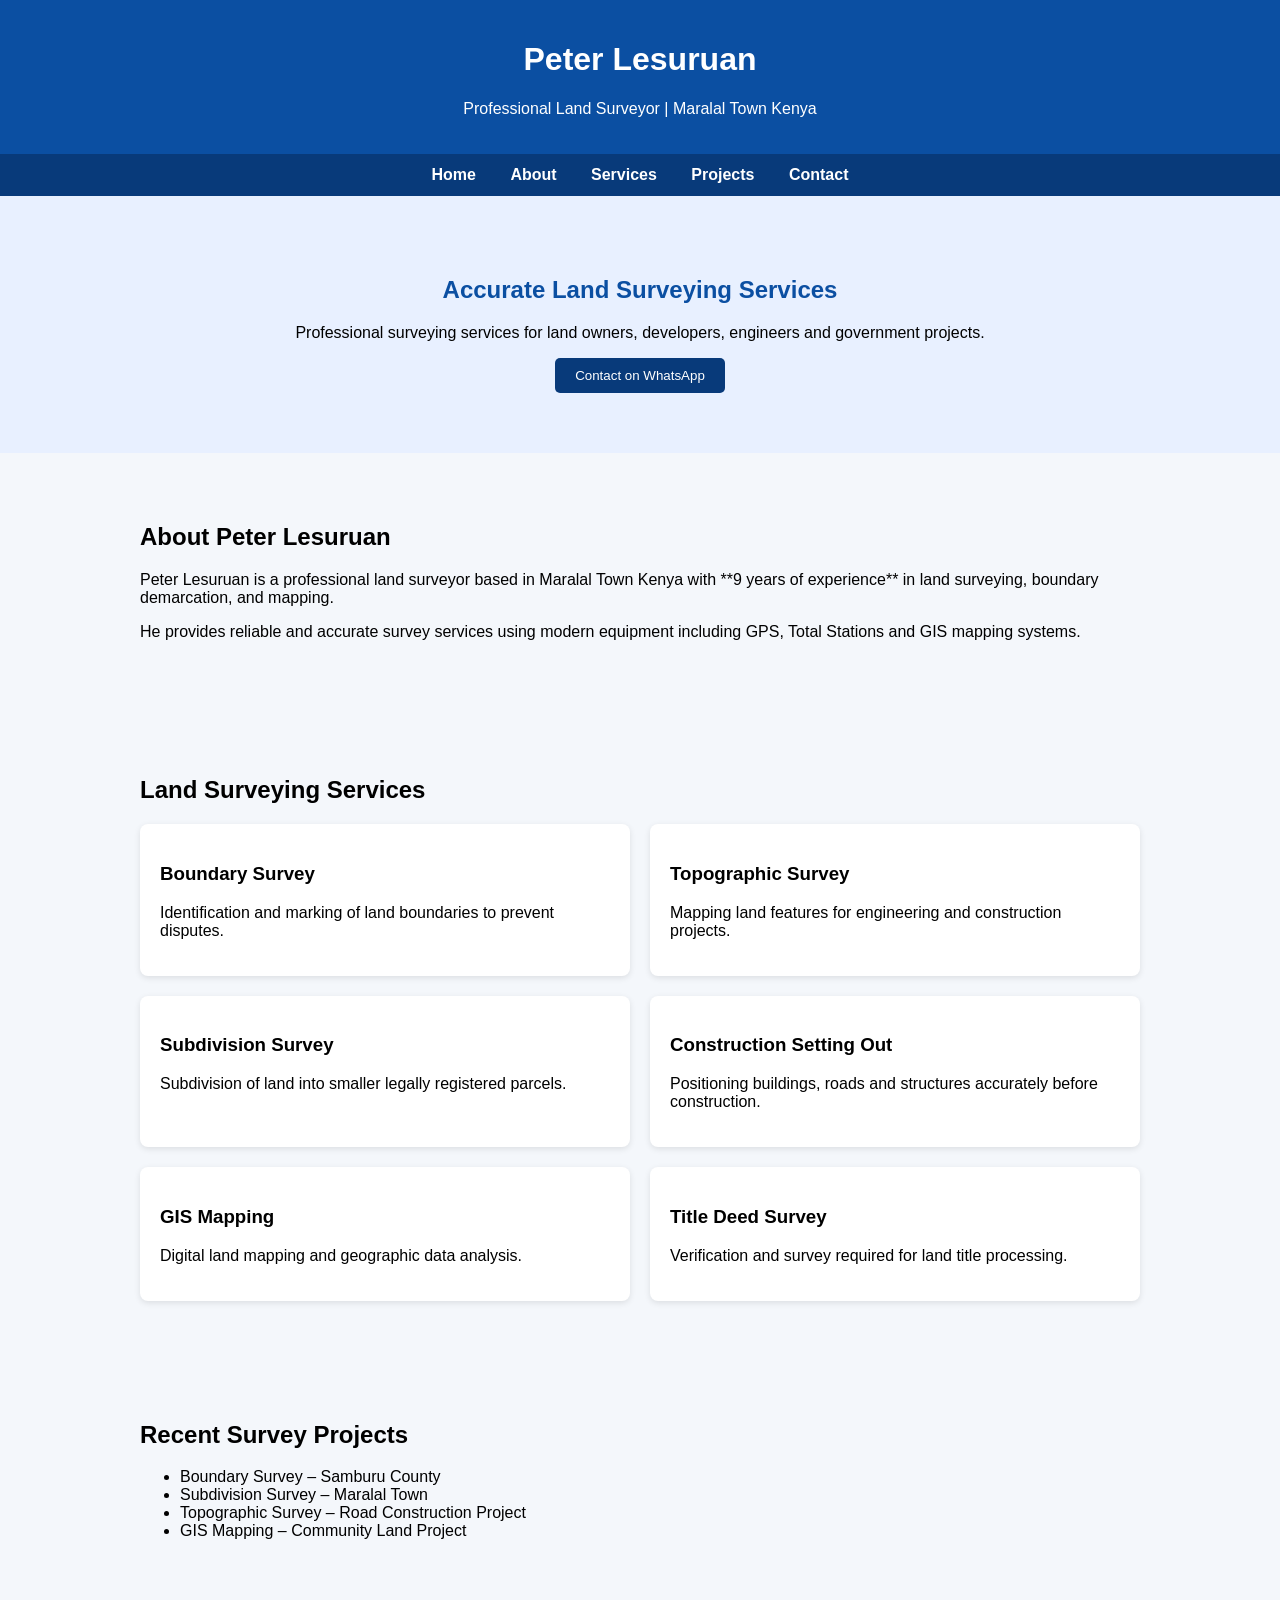
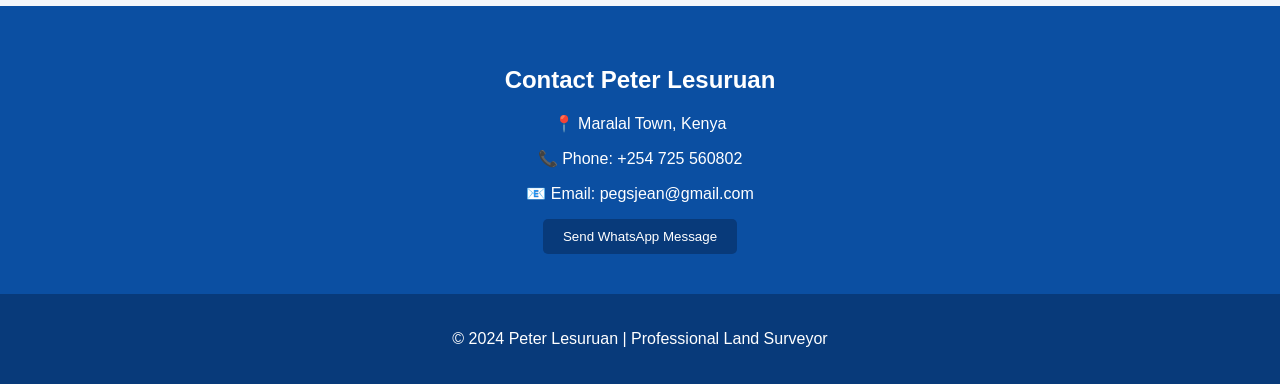
==== commit faec3afe: "Update index.html <!DOCTYPE html> <html lang="en">  <head> <meta charset="UTF-8"> <meta name="v" ====
--- a/index.html
+++ b/index.html
@@ -1,89 +1,223 @@
-      <!DOCTYPE html>
+        <!DOCTYPE html>
 <html lang="en">
+
 <head>
-  <meta charset="UTF-8">
-  <meta name="viewport" content="width=device-width, initial-scale=1.0">
-  <title>Peter Lesuruan | Professional Land Surveyor</title>
-  <meta name="description" content="Peter Lesuruan provides boundary surveys, topographic surveys, subdivision, and construction layout across Kenya.">
-  <meta property="og:title" content="Peter Lesuruan | Land Surveyor">
-  <meta property="og:description" content="Professional land surveying services in Kenya.">
-  <meta property="og:type" content="website">
-  <meta property="og:url" content="https://pegsjean-1.github.io/pegsjean-1/">
-  <meta property="og:image" content="images/hero-image.jpg">
-  <link rel="stylesheet" href="style.css">
+<meta charset="UTF-8">
+<meta name="viewport" content="width=device-width, initial-scale=1.0">
+
+<title>Peter Lesuruan | Professional Land Surveyor</title>
+
+<style>
+
+body{
+font-family: Arial;
+margin:0;
+background:#f4f7fb;
+}
+
+header{
+background:#0b4fa2;
+color:white;
+padding:20px;
+text-align:center;
+}
+
+nav{
+background:#083a7a;
+padding:12px;
+text-align:center;
+}
+
+nav a{
+color:white;
+margin:15px;
+text-decoration:none;
+font-weight:bold;
+}
+
+.hero{
+padding:60px;
+text-align:center;
+background:#e8f0ff;
+}
+
+.hero h1{
+color:#0b4fa2;
+}
+
+.section{
+padding:50px;
+max-width:1000px;
+margin:auto;
+}
+
+.services{
+display:grid;
+grid-template-columns:1fr 1fr;
+gap:20px;
+}
+
+.service-box{
+background:white;
+padding:20px;
+border-radius:8px;
+box-shadow:0 2px 6px rgba(0,0,0,0.1);
+}
+
+.contact{
+background:#0b4fa2;
+color:white;
+text-align:center;
+padding:40px;
+}
+
+button{
+background:#083a7a;
+color:white;
+padding:10px 20px;
+border:none;
+border-radius:5px;
+}
+
+footer{
+background:#083a7a;
+color:white;
+text-align:center;
+padding:20px;
+}
+
+</style>
 </head>
+
+
 <body>
 
 <header>
-  <nav class="navbar">
-    <div class="logo">
-      <h1>Peter Lesuruan</h1>
-      <p>Professional Land Surveyor</p>
-    </div>
-    <ul class="nav-menu">
-      <li><a href="index.html" class="active">Home</a></li>
-      <li><a href="about.html">About</a></li>
-      <li><a href="services.html">Services</a></li>
-      <li><a href="projects.html">Projects</a></li>
-      <li><a href="contact.html">Contact</a></li>
-    </ul>
-  </nav>
+<h1>Peter Lesuruan</h1>
+<p>Professional Land Surveyor | Maralal Town Kenya</p>
 </header>
 
-<section class="hero">
-  <img src="images/hero-image.jpg" alt="Peter Lesuruan surveying land" class="hero-img">
-  <h2>Accurate & Reliable Land Surveying Services</h2>
-  <p>Providing professional land surveying solutions including boundary surveys, topographic surveys, land subdivision, and construction setting out across Kenya.</p>
-  <a href="https://wa.me/254725560802?text=Hello%20Peter,%20I%20need%20a%20land%20survey" target="_blank" class="btn">Request a Survey</a>
-</section>
-
-<section class="about">
-  <h2>About Peter Lesuruan</h2>
-  <p>Peter Lesuruan is a licensed and highly experienced land surveyor based in Maralal Town, Kenya. With over 20 years of hands-on experience, he specializes in boundary surveys, topographic surveys, land subdivision, construction setting out, and site planning.</p>
-</section>
-
-<section class="services">
-  <h2>Our Services</h2>
-  <ul>
-    <li><strong>Boundary Surveys</strong> – Accurate land boundary identification.</li>
-    <li><strong>Topographic Surveys</strong> – Mapping contours and features.</li>
-    <li><strong>Subdivision Surveys</strong> – Land subdivision and title processing.</li>
-    <li><strong>Construction Setting Out</strong> – Precise building layouts.</li>
-    <li><strong>Land Dispute Surveys</strong> – Boundary verification and reports.</li>
-  </ul>
-</section>
-
-<section class="projects">
-  <h2>Recent Projects</h2>
-  <div class="project-grid">
-    <div class="project">
-      <img src="images/boundary-survey.jpg" alt="Boundary Survey">
-      <h3>Boundary Survey</h3>
-      <p>Maralal Town – Accurate boundary marking</p>
-    </div>
-    <div class="project">
-      <img src="images/topographic-survey.jpg" alt="Topographic Survey">
-      <h3>Topographic Survey</h3>
-      <p>Commercial Land – Mapping land features</p>
-    </div>
-    <div class="project">
-      <img src="images/construction-setting.jpg" alt="Construction Setting Out">
-      <h3>Construction Setting Out</h3>
-      <p>Residential Project – Accurate layout</p>
-    </div>
-  </div>
-</section>
-
-<section class="contact-cta">
-  <h2>Contact Peter Lesuruan</h2>
-  <p>📞 +254 725 560802 | ✉️ pegsjean@gmail.com</p>
-  <a href="https://wa.me/254725560802?text=Hello%20Peter,%20I%20need%20a%20land%20survey" target="_blank" class="btn">Chat on WhatsApp</a>
-</section>
+<nav>
+<a href="#home">Home</a>
+<a href="#about">About</a>
+<a href="#services">Services</a>
+<a href="#projects">Projects</a>
+<a href="#contact">Contact</a>
+</nav>
+
+
+<section class="hero" id="home">
+
+<h1>Accurate Land Surveying Services</h1>
+
+<p>
+Professional surveying services for land owners, developers, engineers and government projects.
+</p>
+
+<a href="https://wa.me/254725560802">
+<button>Contact on WhatsApp</button>
+</a>
+
+</section>
+
+
+<section class="section" id="about">
+
+<h2>About Peter Lesuruan</h2>
+
+<p>
+Peter Lesuruan is a professional land surveyor based in Maralal Town Kenya with **9 years of experience** in land surveying, boundary demarcation, and mapping.
+</p>
+
+<p>
+He provides reliable and accurate survey services using modern equipment including GPS, Total Stations and GIS mapping systems.
+</p>
+
+</section>
+
+
+<section class="section" id="services">
+
+<h2>Land Surveying Services</h2>
+
+<div class="services">
+
+<div class="service-box">
+<h3>Boundary Survey</h3>
+<p>Identification and marking of land boundaries to prevent disputes.</p>
+</div>
+
+<div class="service-box">
+<h3>Topographic Survey</h3>
+<p>Mapping land features for engineering and construction projects.</p>
+</div>
+
+<div class="service-box">
+<h3>Subdivision Survey</h3>
+<p>Subdivision of land into smaller legally registered parcels.</p>
+</div>
+
+<div class="service-box">
+<h3>Construction Setting Out</h3>
+<p>Positioning buildings, roads and structures accurately before construction.</p>
+</div>
+
+<div class="service-box">
+<h3>GIS Mapping</h3>
+<p>Digital land mapping and geographic data analysis.</p>
+</div>
+
+<div class="service-box">
+<h3>Title Deed Survey</h3>
+<p>Verification and survey required for land title processing.</p>
+</div>
+
+</div>
+
+</section>
+
+
+<section class="section" id="projects">
+
+<h2>Recent Survey Projects</h2>
+
+<ul>
+
+<li>Boundary Survey – Samburu County</li>
+<li>Subdivision Survey – Maralal Town</li>
+<li>Topographic Survey – Road Construction Project</li>
+<li>GIS Mapping – Community Land Project</li>
+
+</ul>
+
+</section>
+
+
+<section class="contact" id="contact">
+
+<h2>Contact Peter Lesuruan</h2>
+
+<p>📍 Maralal Town, Kenya</p>
+
+<p>📞 Phone: +254 725 560802</p>
+
+<p>📧 Email: pegsjean@gmail.com</p>
+
+<a href="https://wa.me/254725560802">
+<button>Send WhatsApp Message</button>
+</a>
+
+</section>
+
 
 <footer>
-  <p>&copy; 2024 Peter Lesuruan | Professional Land Surveyor</p>
-  <p>📍 Maralal Town, Kenya</p>
+
+<p>
+© 2024 Peter Lesuruan | Professional Land Surveyor
+</p>
+
 </footer>
 
+
 </body>
-</html>      
+</html>
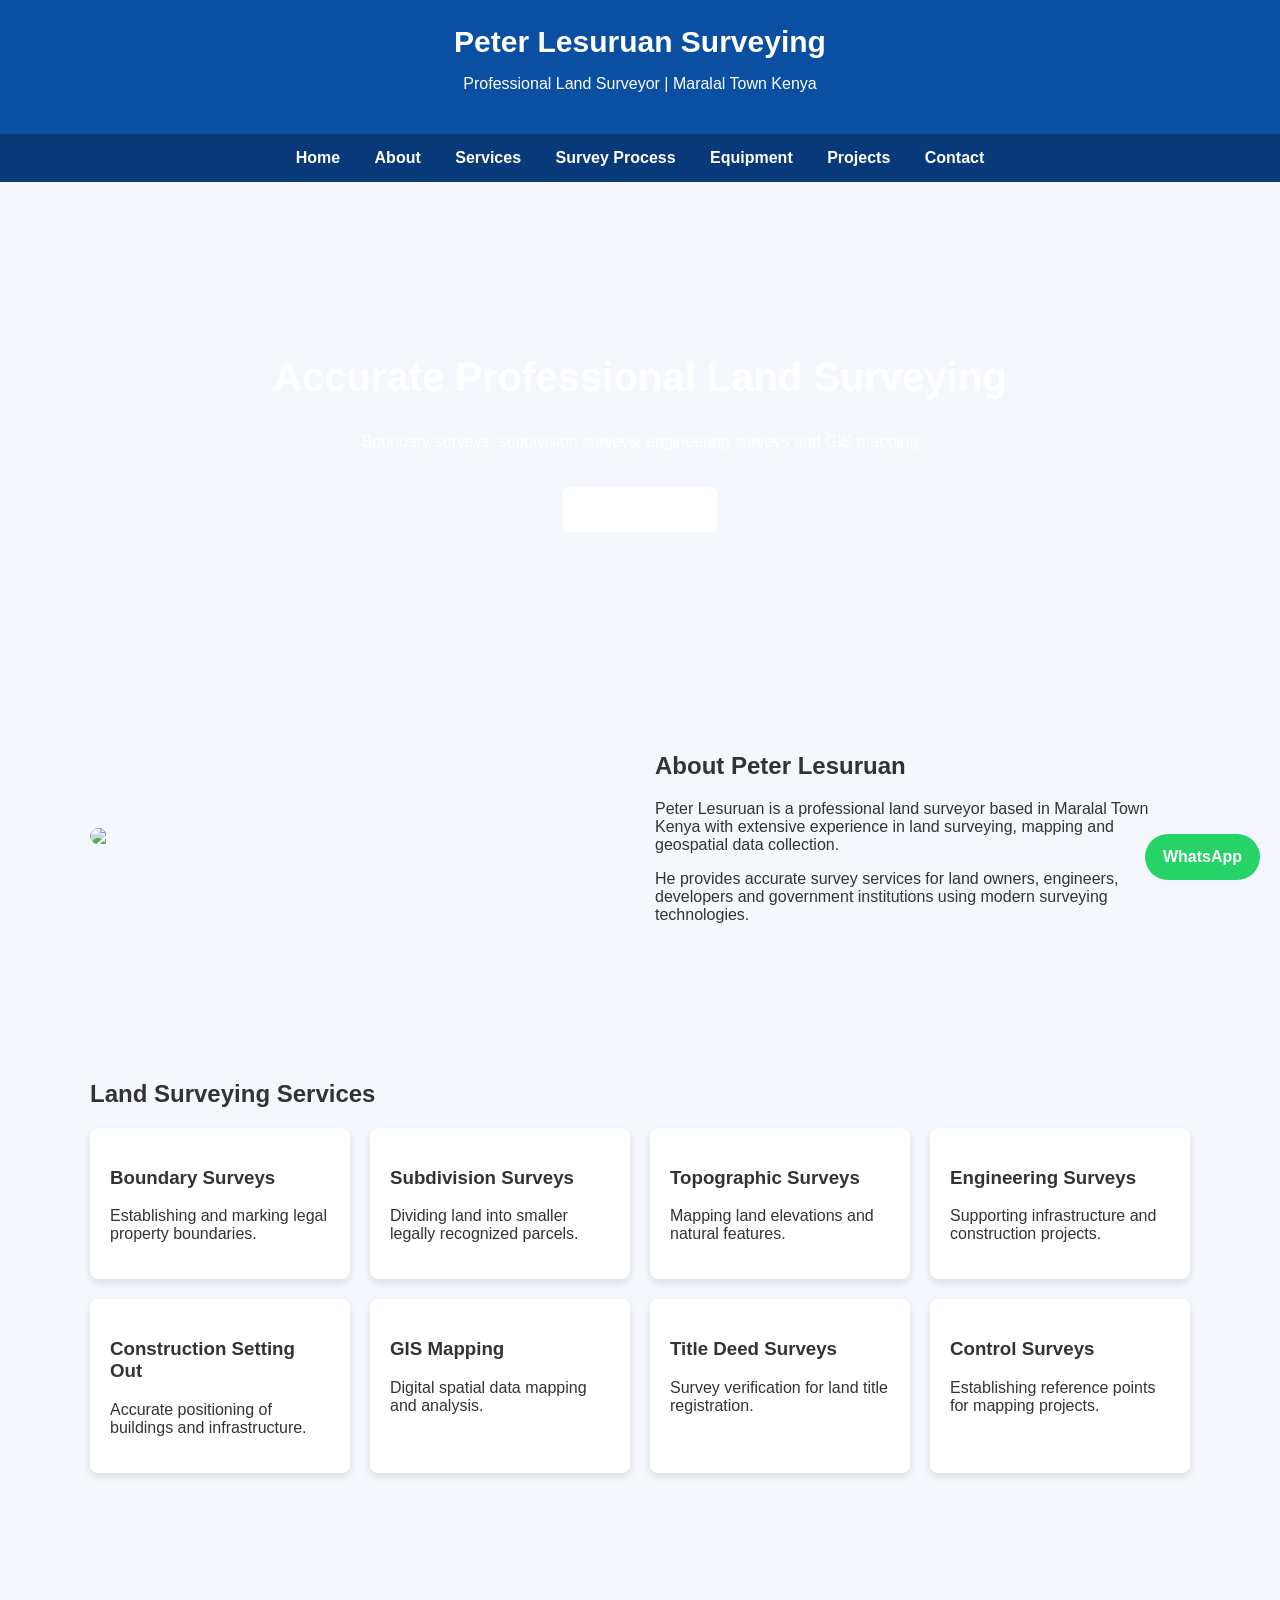
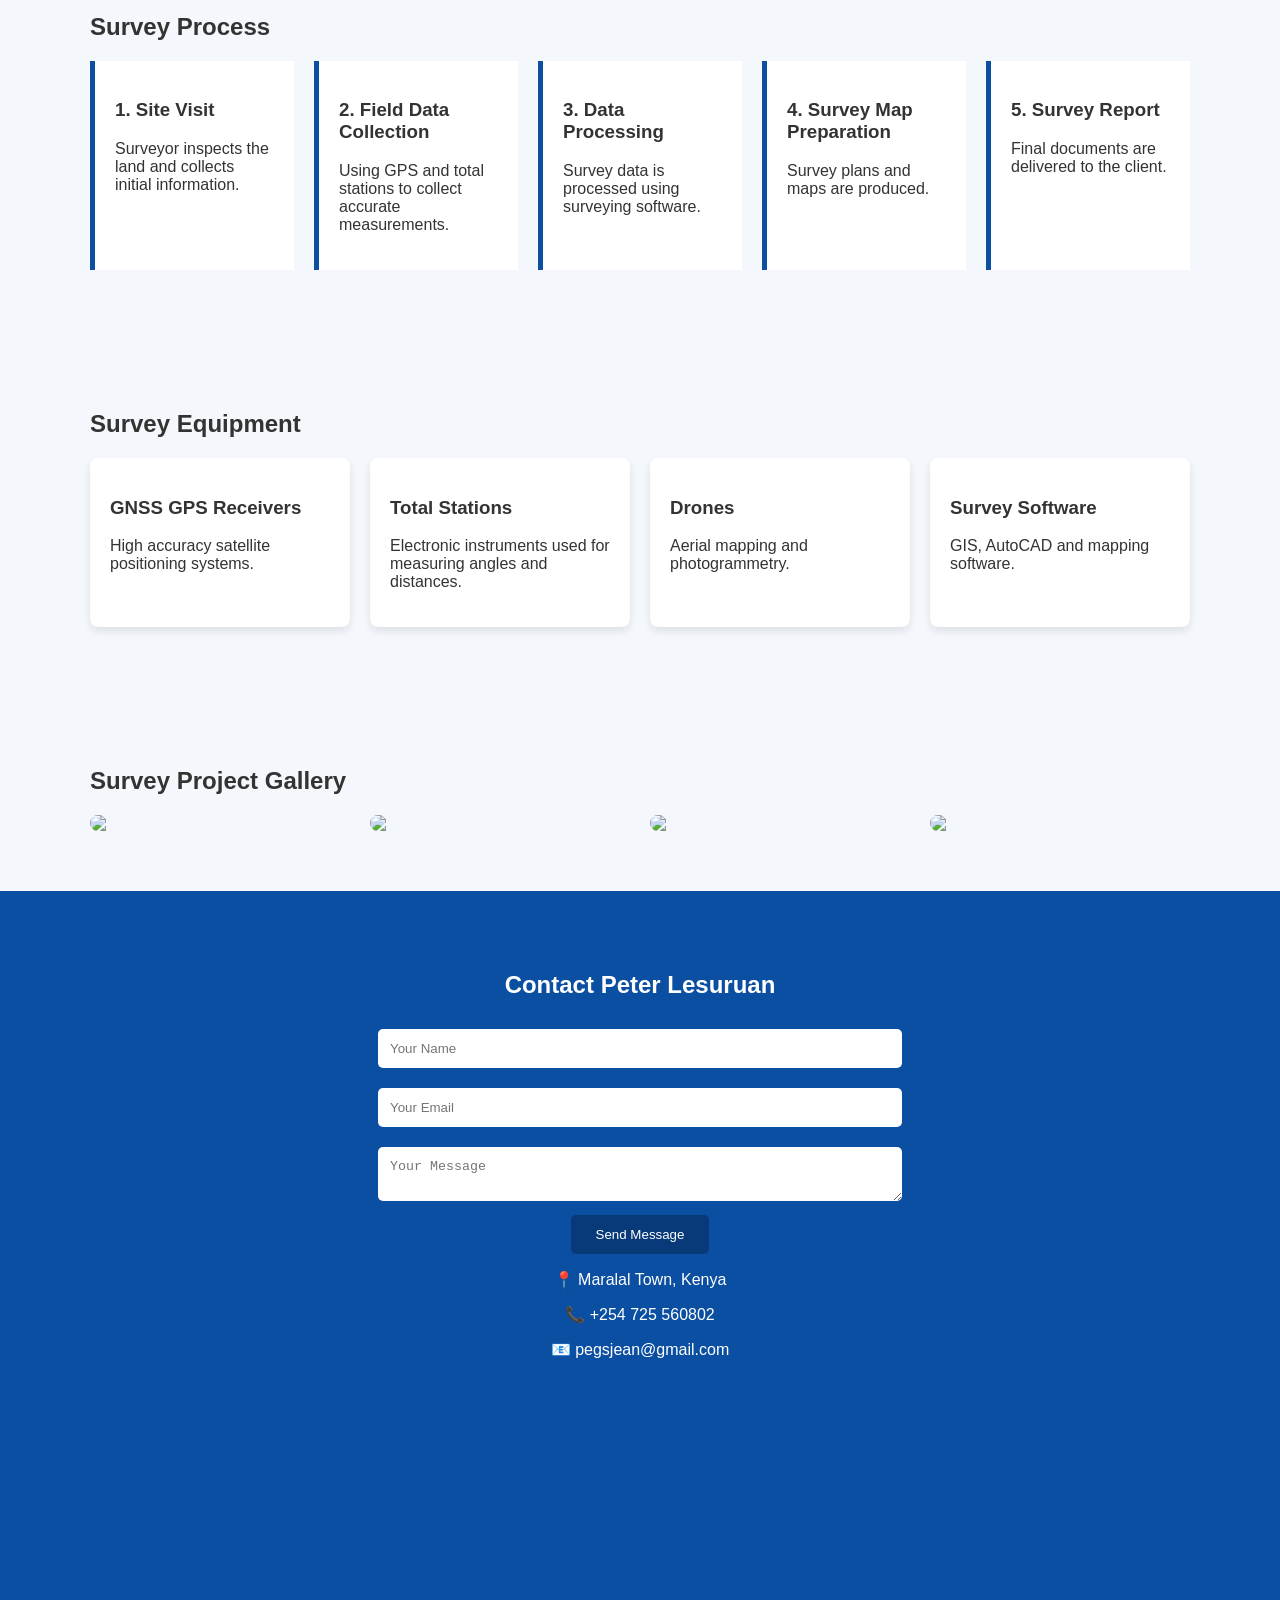
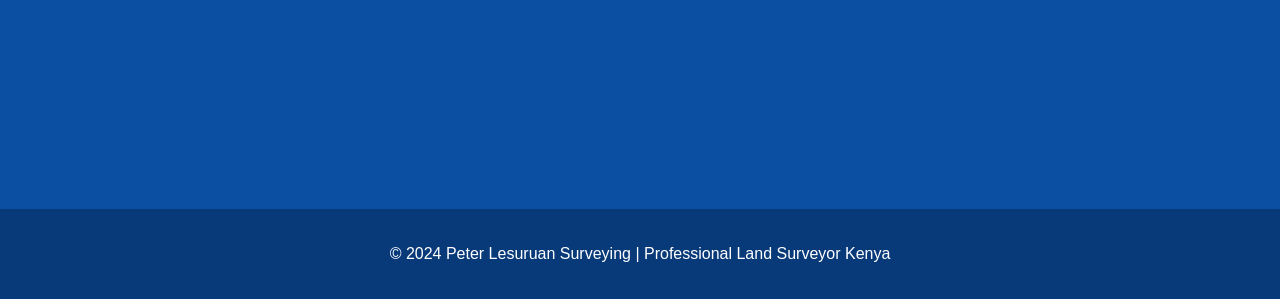
==== commit 8805c7f1: "Update index.html <!DOCTYPE html> <html lang="en">  <head>  <meta charset="UTF-8"> <meta name=" ====
--- a/index.html
+++ b/index.html
@@ -1,31 +1,42 @@
-        <!DOCTYPE html>
+      <!DOCTYPE html>
 <html lang="en">
 
 <head>
+
 <meta charset="UTF-8">
 <meta name="viewport" content="width=device-width, initial-scale=1.0">
 
-<title>Peter Lesuruan | Professional Land Surveyor</title>
+<title>Peter Lesuruan Surveying | Professional Land Surveyor Kenya</title>
+
+<meta name="description" content="Professional land surveying services in Kenya including boundary surveys, subdivision surveys, GIS mapping, engineering surveys and topographic mapping.">
 
 <style>
 
 body{
-font-family: Arial;
+font-family:Arial, sans-serif;
 margin:0;
 background:#f4f7fb;
+color:#333;
 }
 
 header{
 background:#0b4fa2;
 color:white;
-padding:20px;
 text-align:center;
+padding:25px;
+}
+
+.logo{
+font-size:30px;
+font-weight:bold;
 }
 
 nav{
 background:#083a7a;
-padding:12px;
+padding:15px;
 text-align:center;
+position:sticky;
+top:0;
 }
 
 nav a{
@@ -35,48 +46,116 @@
 font-weight:bold;
 }
 
+nav a:hover{
+text-decoration:underline;
+}
+
 .hero{
-padding:60px;
+background:url("https://images.unsplash.com/photo-1590650046871-92c887180603");
+background-size:cover;
+background-position:center;
+padding:140px 20px;
 text-align:center;
-background:#e8f0ff;
+color:white;
 }
 
 .hero h1{
-color:#0b4fa2;
-}
-
-.section{
-padding:50px;
-max-width:1000px;
+font-size:40px;
+}
+
+.hero button{
+padding:15px 30px;
+border:none;
+background:white;
+border-radius:6px;
+cursor:pointer;
+margin-top:20px;
+}
+
+.container{
+width:90%;
+max-width:1100px;
 margin:auto;
+padding:60px 0;
+}
+
+.about{
+display:grid;
+grid-template-columns:1fr 1fr;
+gap:30px;
+align-items:center;
+}
+
+.about img{
+width:100%;
+border-radius:10px;
 }
 
 .services{
 display:grid;
-grid-template-columns:1fr 1fr;
+grid-template-columns:repeat(auto-fit,minmax(250px,1fr));
 gap:20px;
 }
 
-.service-box{
+.card{
 background:white;
 padding:20px;
 border-radius:8px;
-box-shadow:0 2px 6px rgba(0,0,0,0.1);
+box-shadow:0 4px 8px rgba(0,0,0,0.1);
+}
+
+.gallery{
+display:grid;
+grid-template-columns:repeat(auto-fit,minmax(250px,1fr));
+gap:20px;
+}
+
+.gallery img{
+width:100%;
+border-radius:8px;
+}
+
+.process{
+display:grid;
+grid-template-columns:repeat(auto-fit,minmax(200px,1fr));
+gap:20px;
+}
+
+.step{
+background:white;
+padding:20px;
+border-left:5px solid #0b4fa2;
+}
+
+.equipment{
+display:grid;
+grid-template-columns:repeat(auto-fit,minmax(250px,1fr));
+gap:20px;
 }
 
 .contact{
 background:#0b4fa2;
 color:white;
 text-align:center;
-padding:40px;
+padding:60px 20px;
+}
+
+.contact input,.contact textarea{
+width:90%;
+max-width:500px;
+padding:12px;
+margin:10px;
+border:none;
+border-radius:5px;
 }
 
 button{
 background:#083a7a;
 color:white;
-padding:10px 20px;
+padding:12px 25px;
 border:none;
 border-radius:5px;
+cursor:pointer;
 }
 
 footer{
@@ -86,138 +165,285 @@
 padding:20px;
 }
 
+.map{
+width:100%;
+height:350px;
+border:none;
+margin-top:20px;
+}
+
+.whatsapp{
+position:fixed;
+bottom:20px;
+right:20px;
+background:#25D366;
+color:white;
+padding:14px 18px;
+border-radius:50px;
+text-decoration:none;
+font-weight:bold;
+}
+
+@media(max-width:768px){
+
+.about{
+grid-template-columns:1fr;
+}
+
+.hero h1{
+font-size:28px;
+}
+
+}
+
 </style>
+
 </head>
 
 
 <body>
 
 <header>
-<h1>Peter Lesuruan</h1>
+
+<div class="logo">Peter Lesuruan Surveying</div>
 <p>Professional Land Surveyor | Maralal Town Kenya</p>
+
 </header>
 
+
 <nav>
+
 <a href="#home">Home</a>
 <a href="#about">About</a>
 <a href="#services">Services</a>
+<a href="#process">Survey Process</a>
+<a href="#equipment">Equipment</a>
 <a href="#projects">Projects</a>
 <a href="#contact">Contact</a>
+
 </nav>
 
 
 <section class="hero" id="home">
 
-<h1>Accurate Land Surveying Services</h1>
+<h1>Accurate Professional Land Surveying</h1>
+
+<p>Boundary surveys, subdivision surveys, engineering surveys and GIS mapping</p>
+
+<a href="#contact">
+<button>Request Survey</button>
+</a>
+
+</section>
+
+
+<section class="container about" id="about">
+
+<img src="surveyor.jpg">
+
+<div>
+
+<h2>About Peter Lesuruan</h2>
 
 <p>
-Professional surveying services for land owners, developers, engineers and government projects.
+
+Peter Lesuruan is a professional land surveyor based in Maralal Town Kenya with extensive experience in land surveying, mapping and geospatial data collection.
+
 </p>
 
-<a href="https://wa.me/254725560802">
-<button>Contact on WhatsApp</button>
+<p>
+
+He provides accurate survey services for land owners, engineers, developers and government institutions using modern surveying technologies.
+
+</p>
+
+</div>
+
+</section>
+
+
+<section class="container" id="services">
+
+<h2>Land Surveying Services</h2>
+
+<div class="services">
+
+<div class="card">
+<h3>Boundary Surveys</h3>
+<p>Establishing and marking legal property boundaries.</p>
+</div>
+
+<div class="card">
+<h3>Subdivision Surveys</h3>
+<p>Dividing land into smaller legally recognized parcels.</p>
+</div>
+
+<div class="card">
+<h3>Topographic Surveys</h3>
+<p>Mapping land elevations and natural features.</p>
+</div>
+
+<div class="card">
+<h3>Engineering Surveys</h3>
+<p>Supporting infrastructure and construction projects.</p>
+</div>
+
+<div class="card">
+<h3>Construction Setting Out</h3>
+<p>Accurate positioning of buildings and infrastructure.</p>
+</div>
+
+<div class="card">
+<h3>GIS Mapping</h3>
+<p>Digital spatial data mapping and analysis.</p>
+</div>
+
+<div class="card">
+<h3>Title Deed Surveys</h3>
+<p>Survey verification for land title registration.</p>
+</div>
+
+<div class="card">
+<h3>Control Surveys</h3>
+<p>Establishing reference points for mapping projects.</p>
+</div>
+
+</div>
+
+</section>
+
+
+<section class="container" id="process">
+
+<h2>Survey Process</h2>
+
+<div class="process">
+
+<div class="step">
+<h3>1. Site Visit</h3>
+<p>Surveyor inspects the land and collects initial information.</p>
+</div>
+
+<div class="step">
+<h3>2. Field Data Collection</h3>
+<p>Using GPS and total stations to collect accurate measurements.</p>
+</div>
+
+<div class="step">
+<h3>3. Data Processing</h3>
+<p>Survey data is processed using surveying software.</p>
+</div>
+
+<div class="step">
+<h3>4. Survey Map Preparation</h3>
+<p>Survey plans and maps are produced.</p>
+</div>
+
+<div class="step">
+<h3>5. Survey Report</h3>
+<p>Final documents are delivered to the client.</p>
+</div>
+
+</div>
+
+</section>
+
+
+<section class="container" id="equipment">
+
+<h2>Survey Equipment</h2>
+
+<div class="equipment">
+
+<div class="card">
+<h3>GNSS GPS Receivers</h3>
+<p>High accuracy satellite positioning systems.</p>
+</div>
+
+<div class="card">
+<h3>Total Stations</h3>
+<p>Electronic instruments used for measuring angles and distances.</p>
+</div>
+
+<div class="card">
+<h3>Drones</h3>
+<p>Aerial mapping and photogrammetry.</p>
+</div>
+
+<div class="card">
+<h3>Survey Software</h3>
+<p>GIS, AutoCAD and mapping software.</p>
+</div>
+
+</div>
+
+</section>
+
+
+<section class="container" id="projects">
+
+<h2>Survey Project Gallery</h2>
+
+<div class="gallery">
+
+<img src="surveyor.jpg">
+
+<img src="https://images.unsplash.com/photo-1503387762-592deb58ef4e">
+
+<img src="https://images.unsplash.com/photo-1509395176047-4a66953fd231">
+
+<img src="https://images.unsplash.com/photo-1600585154340-be6161a56a0c">
+
+</div>
+
+</section>
+
+
+<section class="contact" id="contact">
+
+<h2>Contact Peter Lesuruan</h2>
+
+<form action="https://formspree.io/f/mykdovzn" method="POST">
+
+<input type="text" name="name" placeholder="Your Name" required>
+<br>
+
+<input type="email" name="email" placeholder="Your Email" required>
+<br>
+
+<textarea name="message" placeholder="Your Message"></textarea>
+<br>
+
+<button type="submit">Send Message</button>
+
+</form>
+
+<p>📍 Maralal Town, Kenya</p>
+
+<p>📞 +254 725 560802</p>
+
+<p>📧 pegsjean@gmail.com</p>
+
+<iframe class="map"
+src="https://maps.google.com/maps?q=Maralal%20Kenya&t=&z=13&ie=UTF8&iwloc=&output=embed">
+</iframe>
+
+</section>
+
+
+<footer>
+
+<p>© 2024 Peter Lesuruan Surveying | Professional Land Surveyor Kenya</p>
+
+</footer>
+
+
+<a class="whatsapp" href="https://wa.me/254725560802?text=Hello%20I%20need%20a%20land%20survey">
+
+WhatsApp
+
 </a>
 
-</section>
-
-
-<section class="section" id="about">
-
-<h2>About Peter Lesuruan</h2>
-
-<p>
-Peter Lesuruan is a professional land surveyor based in Maralal Town Kenya with **9 years of experience** in land surveying, boundary demarcation, and mapping.
-</p>
-
-<p>
-He provides reliable and accurate survey services using modern equipment including GPS, Total Stations and GIS mapping systems.
-</p>
-
-</section>
-
-
-<section class="section" id="services">
-
-<h2>Land Surveying Services</h2>
-
-<div class="services">
-
-<div class="service-box">
-<h3>Boundary Survey</h3>
-<p>Identification and marking of land boundaries to prevent disputes.</p>
-</div>
-
-<div class="service-box">
-<h3>Topographic Survey</h3>
-<p>Mapping land features for engineering and construction projects.</p>
-</div>
-
-<div class="service-box">
-<h3>Subdivision Survey</h3>
-<p>Subdivision of land into smaller legally registered parcels.</p>
-</div>
-
-<div class="service-box">
-<h3>Construction Setting Out</h3>
-<p>Positioning buildings, roads and structures accurately before construction.</p>
-</div>
-
-<div class="service-box">
-<h3>GIS Mapping</h3>
-<p>Digital land mapping and geographic data analysis.</p>
-</div>
-
-<div class="service-box">
-<h3>Title Deed Survey</h3>
-<p>Verification and survey required for land title processing.</p>
-</div>
-
-</div>
-
-</section>
-
-
-<section class="section" id="projects">
-
-<h2>Recent Survey Projects</h2>
-
-<ul>
-
-<li>Boundary Survey – Samburu County</li>
-<li>Subdivision Survey – Maralal Town</li>
-<li>Topographic Survey – Road Construction Project</li>
-<li>GIS Mapping – Community Land Project</li>
-
-</ul>
-
-</section>
-
-
-<section class="contact" id="contact">
-
-<h2>Contact Peter Lesuruan</h2>
-
-<p>📍 Maralal Town, Kenya</p>
-
-<p>📞 Phone: +254 725 560802</p>
-
-<p>📧 Email: pegsjean@gmail.com</p>
-
-<a href="https://wa.me/254725560802">
-<button>Send WhatsApp Message</button>
-</a>
-
-</section>
-
-
-<footer>
-
-<p>
-© 2024 Peter Lesuruan | Professional Land Surveyor
-</p>
-
-</footer>
-
 
 </body>
-</html>
+</html>  
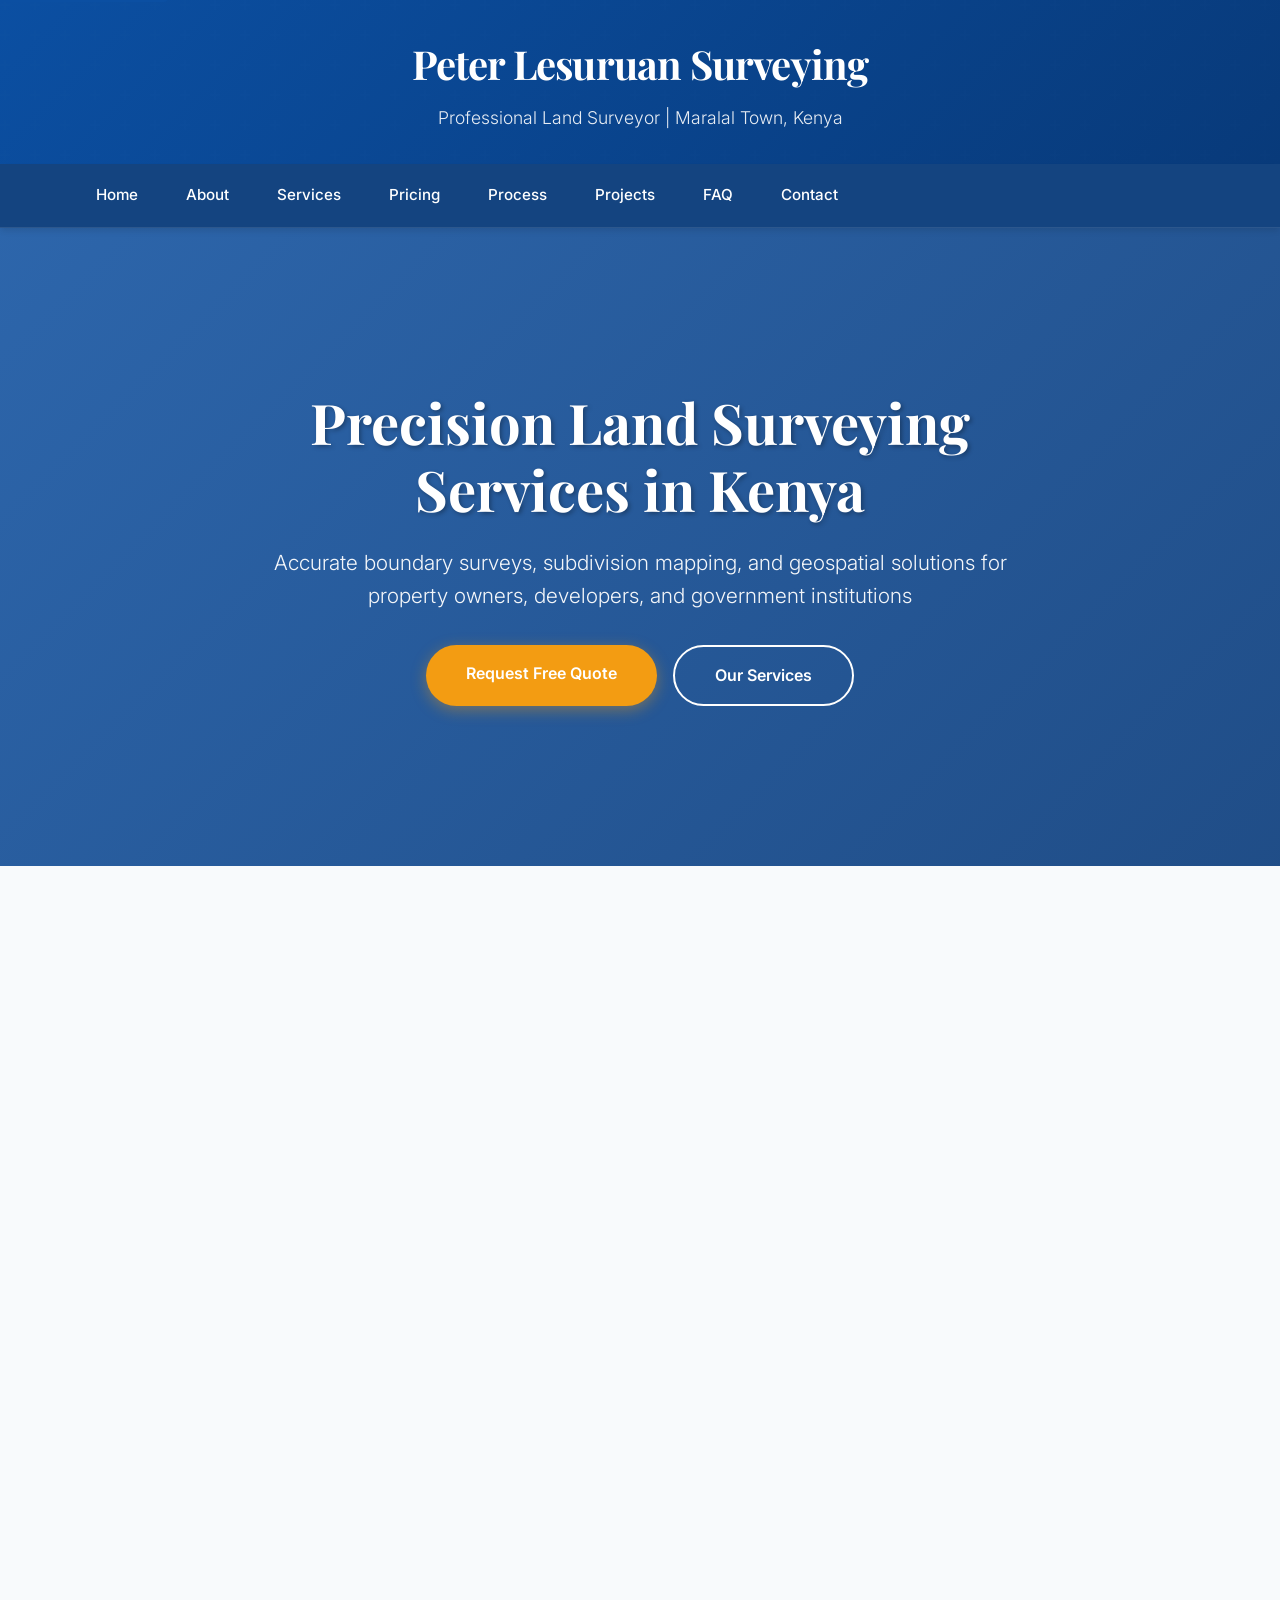
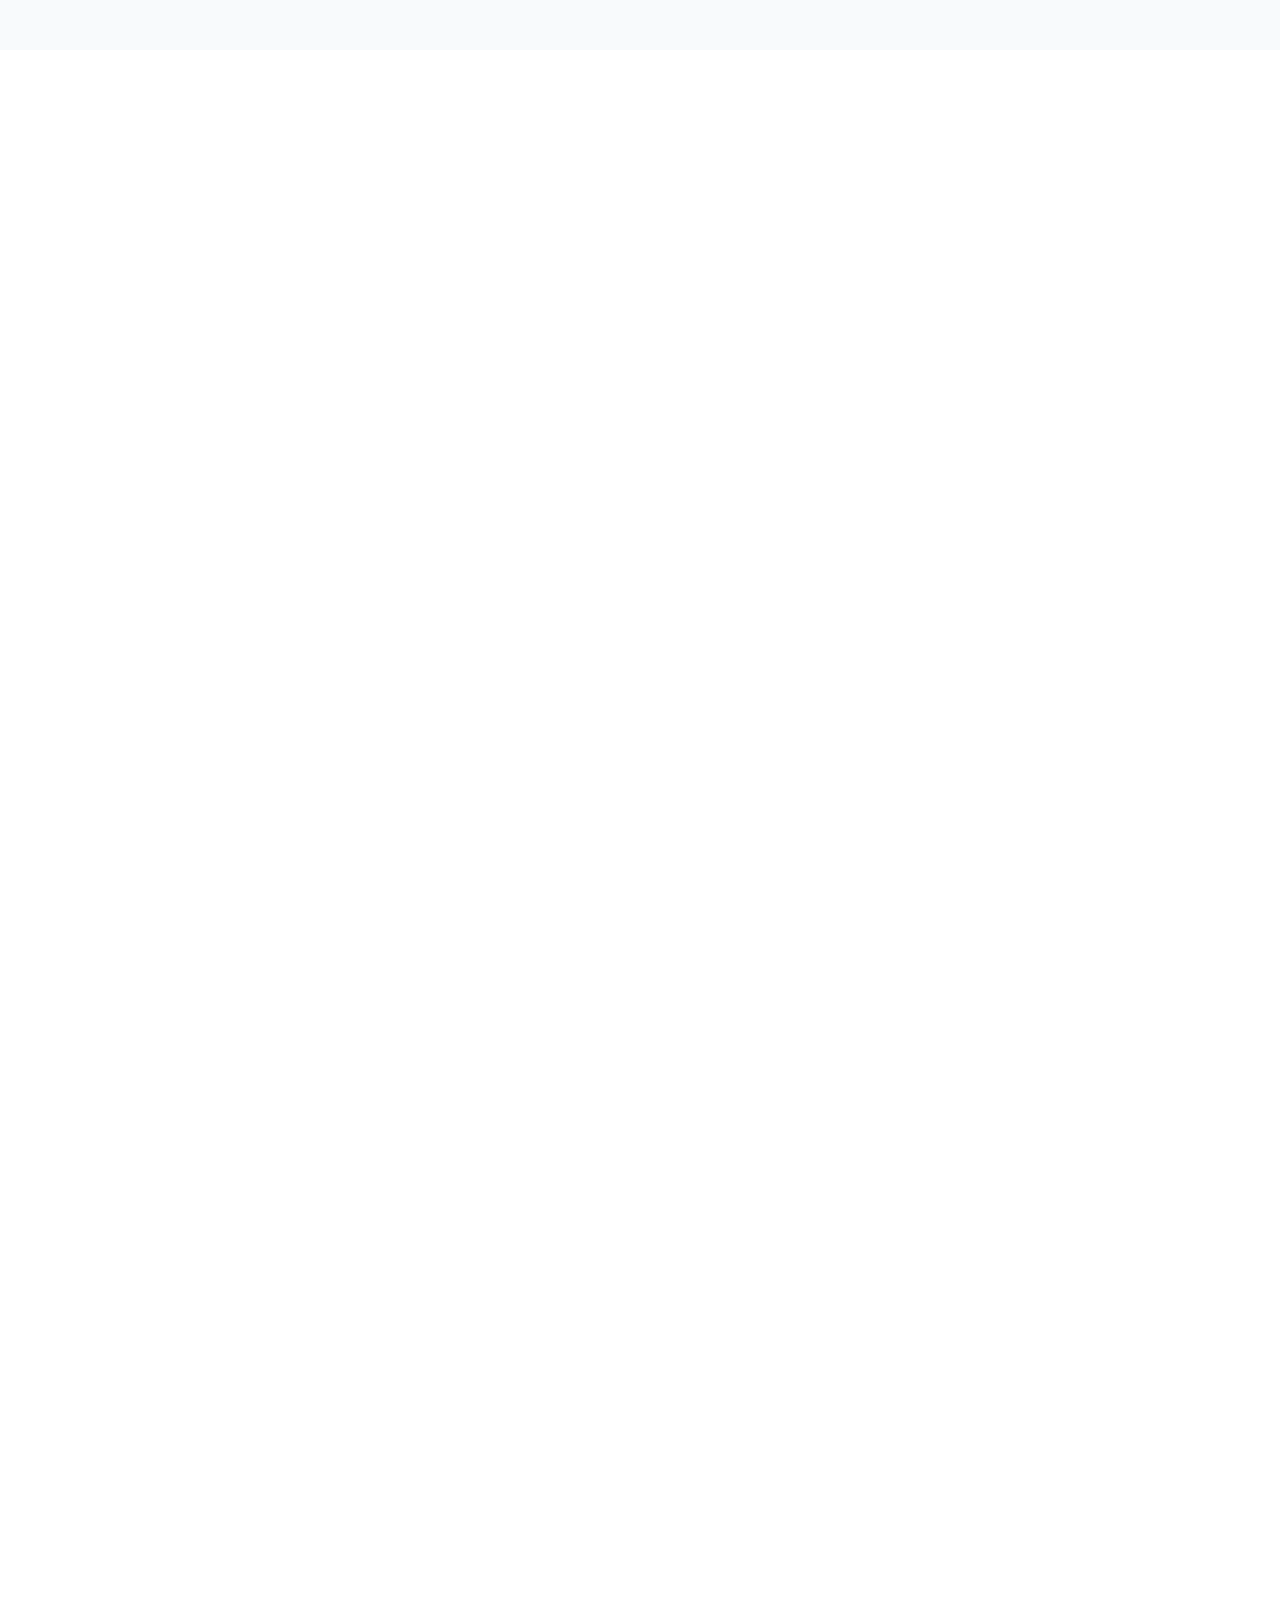
==== commit db279bee: "Update index.html <!DOCTYPE html> <html lang="en">  <head>     <meta charset="UTF-8">     <meta" ====
--- a/index.html
+++ b/index.html
@@ -1,449 +1,1474 @@
-      <!DOCTYPE html>
+      
+
+<!DOCTYPE html>
 <html lang="en">
 
 <head>
-
-<meta charset="UTF-8">
-<meta name="viewport" content="width=device-width, initial-scale=1.0">
-
-<title>Peter Lesuruan Surveying | Professional Land Surveyor Kenya</title>
-
-<meta name="description" content="Professional land surveying services in Kenya including boundary surveys, subdivision surveys, GIS mapping, engineering surveys and topographic mapping.">
-
-<style>
-
-body{
-font-family:Arial, sans-serif;
-margin:0;
-background:#f4f7fb;
-color:#333;
-}
-
-header{
-background:#0b4fa2;
-color:white;
-text-align:center;
-padding:25px;
-}
-
-.logo{
-font-size:30px;
-font-weight:bold;
-}
-
-nav{
-background:#083a7a;
-padding:15px;
-text-align:center;
-position:sticky;
-top:0;
-}
-
-nav a{
-color:white;
-margin:15px;
-text-decoration:none;
-font-weight:bold;
-}
-
-nav a:hover{
-text-decoration:underline;
-}
-
-.hero{
-background:url("https://images.unsplash.com/photo-1590650046871-92c887180603");
-background-size:cover;
-background-position:center;
-padding:140px 20px;
-text-align:center;
-color:white;
-}
-
-.hero h1{
-font-size:40px;
-}
-
-.hero button{
-padding:15px 30px;
-border:none;
-background:white;
-border-radius:6px;
-cursor:pointer;
-margin-top:20px;
-}
-
-.container{
-width:90%;
-max-width:1100px;
-margin:auto;
-padding:60px 0;
-}
-
-.about{
-display:grid;
-grid-template-columns:1fr 1fr;
-gap:30px;
-align-items:center;
-}
-
-.about img{
-width:100%;
-border-radius:10px;
-}
-
-.services{
-display:grid;
-grid-template-columns:repeat(auto-fit,minmax(250px,1fr));
-gap:20px;
-}
-
-.card{
-background:white;
-padding:20px;
-border-radius:8px;
-box-shadow:0 4px 8px rgba(0,0,0,0.1);
-}
-
-.gallery{
-display:grid;
-grid-template-columns:repeat(auto-fit,minmax(250px,1fr));
-gap:20px;
-}
-
-.gallery img{
-width:100%;
-border-radius:8px;
-}
-
-.process{
-display:grid;
-grid-template-columns:repeat(auto-fit,minmax(200px,1fr));
-gap:20px;
-}
-
-.step{
-background:white;
-padding:20px;
-border-left:5px solid #0b4fa2;
-}
-
-.equipment{
-display:grid;
-grid-template-columns:repeat(auto-fit,minmax(250px,1fr));
-gap:20px;
-}
-
-.contact{
-background:#0b4fa2;
-color:white;
-text-align:center;
-padding:60px 20px;
-}
-
-.contact input,.contact textarea{
-width:90%;
-max-width:500px;
-padding:12px;
-margin:10px;
-border:none;
-border-radius:5px;
-}
-
-button{
-background:#083a7a;
-color:white;
-padding:12px 25px;
-border:none;
-border-radius:5px;
-cursor:pointer;
-}
-
-footer{
-background:#083a7a;
-color:white;
-text-align:center;
-padding:20px;
-}
-
-.map{
-width:100%;
-height:350px;
-border:none;
-margin-top:20px;
-}
-
-.whatsapp{
-position:fixed;
-bottom:20px;
-right:20px;
-background:#25D366;
-color:white;
-padding:14px 18px;
-border-radius:50px;
-text-decoration:none;
-font-weight:bold;
-}
-
-@media(max-width:768px){
-
-.about{
-grid-template-columns:1fr;
-}
-
-.hero h1{
-font-size:28px;
-}
-
-}
-
-</style>
-
+    <meta charset="UTF-8">
+    <meta name="viewport" content="width=device-width, initial-scale=1.0">
+    
+    <!-- Enhanced SEO Meta Tags -->
+    <title>Peter Lesuruan Surveying | Professional Land Surveyor Kenya | Maralal</title>
+    <meta name="description" content="Professional land surveying services in Maralal, Kenya. Licensed surveyor offering boundary surveys, subdivision, GIS mapping, engineering surveys & topographic mapping. 15+ years experience.">
+    <meta name="keywords" content="land surveyor Kenya, Maralal surveyor, boundary survey Kenya, subdivision survey, GIS mapping, engineering survey, topographic mapping, land registration Kenya, Peter Lesuruan">
+    <meta name="author" content="Peter Lesuruan Surveying">
+    <meta name="robots" content="index, follow">
+    
+    <!-- Open Graph / Social Media -->
+    <meta property="og:type" content="business.business">
+    <meta property="og:title" content="Peter Lesuruan Surveying | Professional Land Surveyor Kenya">
+    <meta property="og:description" content="Accurate land surveying services in Maralal, Kenya. Boundary surveys, subdivision, GIS mapping & more.">
+    <meta property="og:image" content="https://www.gim-international.com/cache/0/1/2/4/b/0124b907b22497bba03f3f04e0676dbcc66274ac.jpeg">
+    <meta property="og:url" content="https://peterlesuruansurveying.co.ke">
+    <meta property="business:contact_data:locality" content="Maralal">
+    <meta property="business:contact_data:country" content="Kenya">
+    
+    <!-- Twitter Card -->
+    <meta name="twitter:card" content="summary_large_image">
+    <meta name="twitter:title" content="Peter Lesuruan Surveying | Professional Land Surveyor Kenya">
+    <meta name="twitter:description" content="Accurate land surveying services in Maralal, Kenya">
+    <meta name="twitter:image" content="https://www.gim-international.com/cache/0/1/2/4/b/0124b907b22497bba03f3f04e0676dbcc66274ac.jpeg">
+    
+    <!-- Canonical URL -->
+    <link rel="canonical" href="https://peterlesuruansurveying.co.ke">
+    
+    <!-- Preconnect for Performance -->
+    <link rel="preconnect" href="https://fonts.googleapis.com">
+    <link rel="preconnect" href="https://fonts.gstatic.com" crossorigin>
+    <link rel="preconnect" href="https://maps.googleapis.com">
+    <link rel="dns-prefetch" href="https://formspree.io">
+    
+    <!-- Google Fonts -->
+    <link href="https://fonts.googleapis.com/css2?family=Inter:wght@300;400;500;600;700;800&family=Playfair+Display:wght@600;700&display=swap" rel="stylesheet">
+    
+    <!-- Structured Data / Schema.org -->
+    <script type="application/ld+json">
+    {
+        "@context": "https://schema.org",
+        "@type": "ProfessionalService",
+        "name": "Peter Lesuruan Surveying",
+        "image": "https://www.gim-international.com/cache/0/1/2/4/b/0124b907b22497bba03f3f04e0676dbcc66274ac.jpeg",
+        "address": {
+            "@type": "PostalAddress",
+            "streetAddress": "Maralal Town",
+            "addressLocality": "Maralal",
+            "addressRegion": "Samburu County",
+            "addressCountry": "Kenya"
+        },
+        "geo": {
+            "@type": "GeoCoordinates",
+            "latitude": 1.0966,
+            "longitude": 36.6980
+        },
+        "url": "https://peterlesuruansurveying.co.ke",
+        "telephone": "+254725560802",
+        "email": "pegsjean@gmail.com",
+        "priceRange": "$$",
+        "openingHours": "Mo-Fr 08:00-17:00, Sa 09:00-13:00",
+        "serviceType": ["Land Surveying", "Boundary Surveys", "Subdivision Surveys", "GIS Mapping", "Engineering Surveys"],
+        "areaServed": {
+            "@type": "AdministrativeArea",
+            "name": "Samburu County, Kenya"
+        },
+        "founder": {
+            "@type": "Person",
+            "name": "Peter Lesuruan"
+        },
+        "sameAs": [
+            "https://wa.me/254725560802"
+        ]
+    }
+    </script>
+    
+    <!-- Critical CSS Inline -->
+    <style>
+        /* CSS Reset & Variables */
+        :root {
+            --primary: #0b4fa2;
+            --primary-dark: #083a7a;
+            --primary-light: #1a6bc4;
+            --accent: #f39c12;
+            --accent-hover: #e67e22;
+            --text-dark: #2c3e50;
+            --text-light: #5a6c7d;
+            --bg-light: #f8fafc;
+            --bg-white: #ffffff;
+            --border: #e2e8f0;
+            --shadow-sm: 0 1px 2px 0 rgba(0, 0, 0, 0.05);
+            --shadow: 0 4px 6px -1px rgba(0, 0, 0, 0.1);
+            --shadow-lg: 0 20px 25px -5px rgba(0, 0, 0, 0.1);
+            --transition: all 0.3s cubic-bezier(0.4, 0, 0.2, 1);
+        }
+        
+        * {
+            margin: 0;
+            padding: 0;
+            box-sizing: border-box;
+        }
+        
+        html {
+            scroll-behavior: smooth;
+            scroll-padding-top: 80px;
+        }
+        
+        body {
+            font-family: 'Inter', -apple-system, BlinkMacSystemFont, sans-serif;
+            line-height: 1.6;
+            color: var(--text-dark);
+            background: var(--bg-light);
+            overflow-x: hidden;
+        }
+        
+        /* Skip to Content Link for Accessibility */
+        .skip-link {
+            position: absolute;
+            top: -40px;
+            left: 0;
+            background: var(--primary);
+            color: white;
+            padding: 8px;
+            text-decoration: none;
+            z-index: 100;
+            border-radius: 0 0 4px 0;
+        }
+        
+        .skip-link:focus {
+            top: 0;
+        }
+        
+        /* Header & Navigation */
+        header {
+            background: linear-gradient(135deg, var(--primary) 0%, var(--primary-dark) 100%);
+            color: white;
+            text-align: center;
+            padding: 2rem 1rem;
+            position: relative;
+            overflow: hidden;
+        }
+        
+        header::before {
+            content: '';
+            position: absolute;
+            top: 0;
+            left: 0;
+            right: 0;
+            bottom: 0;
+            background: url('data:image/svg+xml,<svg width="60" height="60" viewBox="0 0 60 60" xmlns="http://www.w3.org/2000/svg"><g fill="none" fill-rule="evenodd"><g fill="%23ffffff" fill-opacity="0.05"><path d="M36 34v-4h-2v4h-4v2h4v4h2v-4h4v-2h-4zm0-30V0h-2v4h-4v2h4v4h2V6h4V4h-4zM6 34v-4H4v4H0v2h4v4h2v-4h4v-2H6zM6 4V0H4v4H0v2h4v4h2V6h4V4H6z"/></g></g></svg>');
+            opacity: 0.1;
+        }
+        
+        .logo {
+            font-family: 'Playfair Display', serif;
+            font-size: 2.5rem;
+            font-weight: 700;
+            position: relative;
+            z-index: 1;
+            letter-spacing: -0.02em;
+        }
+        
+        .tagline {
+            font-size: 1.1rem;
+            opacity: 0.9;
+            margin-top: 0.5rem;
+            font-weight: 300;
+        }
+        
+        /* Sticky Navigation */
+        nav {
+            background: rgba(8, 58, 122, 0.95);
+            backdrop-filter: blur(10px);
+            padding: 0;
+            position: sticky;
+            top: 0;
+            z-index: 50;
+            box-shadow: var(--shadow);
+            border-bottom: 1px solid rgba(255,255,255,0.1);
+        }
+        
+        .nav-container {
+            max-width: 1200px;
+            margin: 0 auto;
+            display: flex;
+            justify-content: space-between;
+            align-items: center;
+            padding: 0 2rem;
+        }
+        
+        .nav-links {
+            display: flex;
+            list-style: none;
+            gap: 0;
+        }
+        
+        .nav-links a {
+            color: white;
+            text-decoration: none;
+            padding: 1.2rem 1.5rem;
+            display: block;
+            font-weight: 500;
+            transition: var(--transition);
+            position: relative;
+            font-size: 0.95rem;
+        }
+        
+        .nav-links a::after {
+            content: '';
+            position: absolute;
+            bottom: 0;
+            left: 50%;
+            width: 0;
+            height: 3px;
+            background: var(--accent);
+            transition: var(--transition);
+            transform: translateX(-50%);
+        }
+        
+        .nav-links a:hover,
+        .nav-links a:focus {
+            background: rgba(255,255,255,0.1);
+            outline: none;
+        }
+        
+        .nav-links a:hover::after,
+        .nav-links a:focus::after {
+            width: 80%;
+        }
+        
+        .mobile-menu-btn {
+            display: none;
+            background: none;
+            border: none;
+            color: white;
+            font-size: 1.5rem;
+            cursor: pointer;
+            padding: 0.5rem;
+        }
+        
+        /* Hero Section */
+        .hero {
+            background: linear-gradient(135deg, rgba(11, 79, 162, 0.85) 0%, rgba(8, 58, 122, 0.9) 100%), 
+                        url('https://images.unsplash.com/photo-1503387762-592deb58ef4e?w=1920&q=80');
+            background-size: cover;
+            background-position: center;
+            background-attachment: fixed;
+            padding: 160px 20px;
+            text-align: center;
+            color: white;
+            position: relative;
+        }
+        
+        .hero-content {
+            max-width: 800px;
+            margin: 0 auto;
+            position: relative;
+            z-index: 1;
+            animation: fadeInUp 1s ease-out;
+        }
+        
+        @keyframes fadeInUp {
+            from {
+                opacity: 0;
+                transform: translateY(30px);
+            }
+            to {
+                opacity: 1;
+                transform: translateY(0);
+            }
+        }
+        
+        .hero h1 {
+            font-family: 'Playfair Display', serif;
+            font-size: 3.5rem;
+            margin-bottom: 1.5rem;
+            line-height: 1.2;
+            text-shadow: 2px 2px 4px rgba(0,0,0,0.3);
+        }
+        
+        .hero p {
+            font-size: 1.3rem;
+            margin-bottom: 2rem;
+            opacity: 0.95;
+            font-weight: 300;
+        }
+        
+        .hero-buttons {
+            display: flex;
+            gap: 1rem;
+            justify-content: center;
+            flex-wrap: wrap;
+        }
+        
+        .btn {
+            padding: 1rem 2.5rem;
+            border: none;
+            border-radius: 50px;
+            cursor: pointer;
+            font-size: 1rem;
+            font-weight: 600;
+            text-decoration: none;
+            display: inline-block;
+            transition: var(--transition);
+            position: relative;
+            overflow: hidden;
+        }
+        
+        .btn-primary {
+            background: var(--accent);
+            color: white;
+            box-shadow: 0 4px 15px rgba(243, 156, 18, 0.4);
+        }
+        
+        .btn-primary:hover,
+        .btn-primary:focus {
+            background: var(--accent-hover);
+            transform: translateY(-2px);
+            box-shadow: 0 6px 20px rgba(243, 156, 18, 0.6);
+        }
+        
+        .btn-secondary {
+            background: transparent;
+            color: white;
+            border: 2px solid white;
+        }
+        
+        .btn-secondary:hover,
+        .btn-secondary:focus {
+            background: white;
+            color: var(--primary);
+        }
+        
+        /* Container & Sections */
+        .container {
+            width: 90%;
+            max-width: 1200px;
+            margin: 0 auto;
+            padding: 100px 0;
+        }
+        
+        .section-header {
+            text-align: center;
+            margin-bottom: 4rem;
+        }
+        
+        .section-header h2 {
+            font-family: 'Playfair Display', serif;
+            font-size: 2.5rem;
+            color: var(--primary);
+            margin-bottom: 1rem;
+            position: relative;
+            display: inline-block;
+        }
+        
+        .section-header h2::after {
+            content: '';
+            display: block;
+            width: 60px;
+            height: 4px;
+            background: var(--accent);
+            margin: 1rem auto 0;
+            border-radius: 2px;
+        }
+        
+        .section-header p {
+            color: var(--text-light);
+            font-size: 1.1rem;
+            max-width: 600px;
+            margin: 0 auto;
+        }
+        
+        /* About Section */
+        .about {
+            display: grid;
+            grid-template-columns: 1fr 1fr;
+            gap: 60px;
+            align-items: center;
+        }
+        
+        .about-image {
+            position: relative;
+            border-radius: 20px;
+            overflow: hidden;
+            box-shadow: var(--shadow-lg);
+        }
+        
+        .about-image img {
+            width: 100%;
+            height: auto;
+            display: block;
+            transition: var(--transition);
+        }
+        
+        .about-image:hover img {
+            transform: scale(1.05);
+        }
+        
+        .about-image::before {
+            content: '';
+            position: absolute;
+            top: -20px;
+            left: -20px;
+            right: 20px;
+            bottom: 20px;
+            border: 3px solid var(--accent);
+            border-radius: 20px;
+            z-index: -1;
+        }
+        
+        .about-content h2 {
+            font-family: 'Playfair Display', serif;
+            font-size: 2.5rem;
+            color: var(--primary);
+            margin-bottom: 1.5rem;
+        }
+        
+        .about-content p {
+            margin-bottom: 1.5rem;
+            color: var(--text-light);
+            font-size: 1.05rem;
+        }
+        
+        .stats {
+            display: grid;
+            grid-template-columns: repeat(3, 1fr);
+            gap: 2rem;
+            margin-top: 2rem;
+            padding-top: 2rem;
+            border-top: 1px solid var(--border);
+        }
+        
+        .stat-item h3 {
+            font-size: 2.5rem;
+            color: var(--primary);
+            font-weight: 700;
+        }
+        
+        .stat-item p {
+            color: var(--text-light);
+            font-size: 0.9rem;
+            margin: 0;
+        }
+        
+        /* Services Section */
+        #services {
+            background: white;
+        }
+        
+        .services-grid {
+            display: grid;
+            grid-template-columns: repeat(auto-fit, minmax(280px, 1fr));
+            gap: 30px;
+        }
+        
+        .service-card {
+            background: var(--bg-white);
+            padding: 2.5rem;
+            border-radius: 16px;
+            box-shadow: var(--shadow);
+            transition: var(--transition);
+            border: 1px solid var(--border);
+            position: relative;
+            overflow: hidden;
+        }
+        
+        .service-card::before {
+            content: '';
+            position: absolute;
+            top: 0;
+            left: 0;
+            width: 100%;
+            height: 4px;
+            background: linear-gradient(90deg, var(--primary), var(--accent));
+            transform: scaleX(0);
+            transition: var(--transition);
+        }
+        
+        .service-card:hover {
+            transform: translateY(-5px);
+            box-shadow: var(--shadow-lg);
+        }
+        
+        .service-card:hover::before {
+            transform: scaleX(1);
+        }
+        
+        .service-icon {
+            width: 60px;
+            height: 60px;
+            background: linear-gradient(135deg, var(--primary) 0%, var(--primary-light) 100%);
+            border-radius: 12px;
+            display: flex;
+            align-items: center;
+            justify-content: center;
+            margin-bottom: 1.5rem;
+            font-size: 1.8rem;
+            color: white;
+        }
+        
+        .service-card h3 {
+            font-size: 1.3rem;
+            margin-bottom: 1rem;
+            color: var(--text-dark);
+        }
+        
+        .service-card p {
+            color: var(--text-light);
+            line-height: 1.6;
+        }
+        
+        /* Process Section */
+        .process-timeline {
+            display: grid;
+            grid-template-columns: repeat(auto-fit, minmax(220px, 1fr));
+            gap: 30px;
+            position: relative;
+        }
+        
+        .process-timeline::before {
+            content: '';
+            position: absolute;
+            top: 40px;
+            left: 0;
+            right: 0;
+            height: 4px;
+            background: linear-gradient(90deg, var(--primary), var(--accent));
+            z-index: 0;
+        }
+        
+        .step {
+            background: white;
+            padding: 2rem;
+            border-radius: 16px;
+            box-shadow: var(--shadow);
+            position: relative;
+            z-index: 1;
+            text-align: center;
+            transition: var(--transition);
+        }
+        
+        .step:hover {
+            transform: translateY(-5px);
+            box-shadow: var(--shadow-lg);
+        }
+        
+        .step-number {
+            width: 80px;
+            height: 80px;
+            background: linear-gradient(135deg, var(--primary) 0%, var(--primary-dark) 100%);
+            color: white;
+            border-radius: 50%;
+            display: flex;
+            align-items: center;
+            justify-content: center;
+            font-size: 1.8rem;
+            font-weight: 700;
+            margin: 0 auto 1.5rem;
+            border: 4px solid white;
+            box-shadow: 0 0 0 4px var(--primary);
+        }
+        
+        .step h3 {
+            margin-bottom: 0.5rem;
+            color: var(--text-dark);
+        }
+        
+        .step p {
+            color: var(--text-light);
+            font-size: 0.95rem;
+        }
+        
+        /* Equipment Section */
+        #equipment {
+            background: var(--bg-light);
+        }
+        
+        .equipment-grid {
+            display: grid;
+            grid-template-columns: repeat(auto-fit, minmax(280px, 1fr));
+            gap: 30px;
+        }
+        
+        .equipment-card {
+            background: white;
+            border-radius: 16px;
+            overflow: hidden;
+            box-shadow: var(--shadow);
+            transition: var(--transition);
+        }
+        
+        .equipment-card:hover {
+            transform: translateY(-5px);
+            box-shadow: var(--shadow-lg);
+        }
+        
+        .equipment-image {
+            height: 200px;
+            overflow: hidden;
+            position: relative;
+        }
+        
+        .equipment-image img {
+            width: 100%;
+            height: 100%;
+            object-fit: cover;
+            transition: var(--transition);
+        }
+        
+        .equipment-card:hover .equipment-image img {
+            transform: scale(1.1);
+        }
+        
+        .equipment-content {
+            padding: 1.5rem;
+        }
+        
+        .equipment-content h3 {
+            margin-bottom: 0.5rem;
+            color: var(--text-dark);
+        }
+        
+        .equipment-content p {
+            color: var(--text-light);
+            font-size: 0.95rem;
+        }
+        
+        /* Pricing Section */
+        #pricing {
+            background: white;
+        }
+        
+        .pricing-grid {
+            display: grid;
+            grid-template-columns: repeat(auto-fit, minmax(300px, 1fr));
+            gap: 30px;
+            max-width: 1000px;
+            margin: 0 auto;
+        }
+        
+        .pricing-card {
+            background: var(--bg-white);
+            border: 2px solid var(--border);
+            border-radius: 20px;
+            padding: 2.5rem;
+            text-align: center;
+            transition: var(--transition);
+            position: relative;
+        }
+        
+        .pricing-card.featured {
+            border-color: var(--primary);
+            transform: scale(1.05);
+            box-shadow: var(--shadow-lg);
+        }
+        
+        .pricing-card.featured::before {
+            content: 'Most Popular';
+            position: absolute;
+            top: -12px;
+            left: 50%;
+            transform: translateX(-50%);
+            background: var(--accent);
+            color: white;
+            padding: 0.5rem 1.5rem;
+            border-radius: 20px;
+            font-size: 0.85rem;
+            font-weight: 600;
+        }
+        
+        .pricing-card:hover {
+            transform: translateY(-5px);
+            box-shadow: var(--shadow-lg);
+        }
+        
+        .pricing-card.featured:hover {
+            transform: scale(1.05) translateY(-5px);
+        }
+        
+        .pricing-header h3 {
+            font-size: 1.5rem;
+            margin-bottom: 0.5rem;
+            color: var(--text-dark);
+        }
+        
+        .price {
+            font-size: 3rem;
+            font-weight: 700;
+            color: var(--primary);
+            margin: 1rem 0;
+        }
+        
+        .price span {
+            font-size: 1rem;
+            color: var(--text-light);
+            font-weight: 400;
+        }
+        
+        .pricing-features {
+            list-style: none;
+            margin: 2rem 0;
+            text-align: left;
+        }
+        
+        .pricing-features li {
+            padding: 0.8rem 0;
+            border-bottom: 1px solid var(--border);
+            color: var(--text-light);
+            position: relative;
+            padding-left: 1.5rem;
+        }
+        
+        .pricing-features li::before {
+            content: '✓';
+            position: absolute;
+            left: 0;
+            color: var(--accent);
+            font-weight: bold;
+        }
+        
+        /* Testimonials Section */
+        #testimonials {
+            background: linear-gradient(135deg, var(--primary) 0%, var(--primary-dark) 100%);
+            color: white;
+        }
+        
+        #testimonials .section-header h2 {
+            color: white;
+        }
+        
+        #testimonials .section-header h2::after {
+            background: var(--accent);
+        }
+        
+        #testimonials .section-header p {
+            color: rgba(255,255,255,0.8);
+        }
+        
+        .testimonials-grid {
+            display: grid;
+            grid-template-columns: repeat(auto-fit, minmax(350px, 1fr));
+            gap: 30px;
+        }
+        
+        .testimonial-card {
+            background: rgba(255,255,255,0.1);
+            backdrop-filter: blur(10px);
+            padding: 2.5rem;
+            border-radius: 20px;
+            border: 1px solid rgba(255,255,255,0.2);
+            transition: var(--transition);
+        }
+        
+        .testimonial-card:hover {
+            transform: translateY(-5px);
+            background: rgba(255,255,255,0.15);
+        }
+        
+        .testimonial-content {
+            font-style: italic;
+            font-size: 1.1rem;
+            line-height: 1.8;
+            margin-bottom: 1.5rem;
+            position: relative;
+        }
+        
+        .testimonial-content::before {
+            content: '"';
+            font-size: 4rem;
+            position: absolute;
+            top: -20px;
+            left: -10px;
+            opacity: 0.3;
+            font-family: serif;
+        }
+        
+        .testimonial-author {
+            display: flex;
+            align-items: center;
+            gap: 1rem;
+        }
+        
+        .author-avatar {
+            width: 50px;
+            height: 50px;
+            background: var(--accent);
+            border-radius: 50%;
+            display: flex;
+            align-items: center;
+            justify-content: center;
+            font-weight: 700;
+            font-size: 1.2rem;
+        }
+        
+        .author-info h4 {
+            margin: 0;
+            font-size: 1.1rem;
+        }
+        
+        .author-info p {
+            margin: 0;
+            opacity: 0.8;
+            font-size: 0.9rem;
+        }
+        
+        /* FAQ Section */
+        .faq-container {
+            max-width: 800px;
+            margin: 0 auto;
+        }
+        
+        .faq-item {
+            background: white;
+            border-radius: 12px;
+            margin-bottom: 1rem;
+            overflow: hidden;
+            box-shadow: var(--shadow);
+            border: 1px solid var(--border);
+        }
+        
+        .faq-question {
+            width: 100%;
+            padding: 1.5rem;
+            background: none;
+            border: none;
+            text-align: left;
+            font-size: 1.1rem;
+            font-weight: 600;
+            color: var(--text-dark);
+            cursor: pointer;
+            display: flex;
+            justify-content: space-between;
+            align-items: center;
+            transition: var(--transition);
+        }
+        
+        .faq-question:hover {
+            background: var(--bg-light);
+        }
+        
+        .faq-question::after {
+            content: '+';
+            font-size: 1.5rem;
+            color: var(--primary);
+            transition: var(--transition);
+        }
+        
+        .faq-item.active .faq-question::after {
+            transform: rotate(45deg);
+        }
+        
+        .faq-answer {
+            max-height: 0;
+            overflow: hidden;
+            transition: max-height 0.3s ease-out;
+            padding: 0 1.5rem;
+        }
+        
+        .faq-item.active .faq-answer {
+            max-height: 500px;
+            padding-bottom: 1.5rem;
+        }
+        
+        .faq-answer p {
+            color: var(--text-light);
+            line-height: 1.7;
+        }
+        
+        /* Gallery Section */
+        #projects {
+            background: var(--bg-light);
+        }
+        
+        .gallery-grid {
+            display: grid;
+            grid-template-columns: repeat(auto-fit, minmax(300px, 1fr));
+            gap: 20px;
+        }
+        
+        .gallery-item {
+            position: relative;
+            border-radius: 16px;
+            overflow: hidden;
+            cursor: pointer;
+            aspect-ratio: 4/3;
+            box-shadow: var(--shadow);
+        }
+        
+        .gallery-item img {
+            width: 100%;
+            height: 100%;
+            object-fit: cover;
+            transition: var(--transition);
+        }
+        
+        .gallery-overlay {
+            position: absolute;
+            top: 0;
+            left: 0;
+            right: 0;
+            bottom: 0;
+            background: linear-gradient(to top, rgba(11, 79, 162, 0.9) 0%, transparent 100%);
+            display: flex;
+            flex-direction: column;
+            justify-content: flex-end;
+            padding: 2rem;
+            opacity: 0;
+            transition: var(--transition);
+        }
+        
+        .gallery-item:hover .gallery-overlay {
+            opacity: 1;
+        }
+        
+        .gallery-item:hover img {
+            transform: scale(1.1);
+        }
+        
+        .gallery-overlay h3 {
+            color: white;
+            font-size: 1.3rem;
+            margin-bottom: 0.5rem;
+            transform: translateY(20px);
+            transition: var(--transition);
+        }
+        
+        .gallery-overlay p {
+            color: rgba(255,255,255,0.8);
+            transform: translateY(20px);
+            transition: var(--transition);
+            transition-delay: 0.1s;
+        }
+        
+        .gallery-item:hover .gallery-overlay h3,
+        .gallery-item:hover .gallery-overlay p {
+            transform: translateY(0);
+        }
+        
+        /* Lightbox */
+        .lightbox {
+            display: none;
+            position: fixed;
+            top: 0;
+            left: 0;
+            width: 100%;
+            height: 100%;
+            background: rgba(0,0,0,0.95);
+            z-index: 1000;
+            justify-content: center;
+            align-items: center;
+            padding: 2rem;
+        }
+        
+        .lightbox.active {
+            display: flex;
+        }
+        
+        .lightbox img {
+            max-width: 90%;
+            max-height: 90%;
+            object-fit: contain;
+            border-radius: 8px;
+        }
+        
+        .lightbox-close {
+            position: absolute;
+            top: 20px;
+            right: 40px;
+            color: white;
+            font-size: 3rem;
+            cursor: pointer;
+            background: none;
+            border: none;
+        }
+        
+        /* Contact Section */
+        #contact {
+            background: linear-gradient(135deg, var(--primary) 0%, var(--primary-dark) 100%);
+            color: white;
+            position: relative;
+            overflow: hidden;
+        }
+        
+        #contact::before {
+            content: '';
+            position: absolute;
+            top: -50%;
+            right: -10%;
+            width: 600px;
+            height: 600px;
+            background: rgba(255,255,255,0.05);
+            border-radius: 50%;
+        }
+        
+        .contact-container {
+            display: grid;
+            grid-template-columns: 1fr 1fr;
+            gap: 60px;
+            align-items: start;
+        }
+        
+        .contact-info h2 {
+            font-family: 'Playfair Display', serif;
+            font-size: 2.5rem;
+            margin-bottom: 1.5rem;
+        }
+        
+        .contact-details {
+            margin: 2rem 0;
+        }
+        
+        .contact-item {
+            display: flex;
+            align-items: flex-start;
+            gap: 1rem;
+            margin-bottom: 1.5rem;
+        }
+        
+        .contact-icon {
+            width: 50px;
+            height: 50px;
+            background: rgba(255,255,255,0.1);
+            border-radius: 12px;
+            display: flex;
+            align-items: center;
+            justify-content: center;
+            font-size: 1.3rem;
+            flex-shrink: 0;
+        }
+        
+        .contact-item div h4 {
+            margin-bottom: 0.3rem;
+            font-size: 1.1rem;
+        }
+        
+        .contact-item div p {
+            opacity: 0.9;
+            margin: 0;
+        }
+        
+        .contact-form {
+            background: white;
+            padding: 2.5rem;
+            border-radius: 20px;
+            box-shadow: var(--shadow-lg);
+        }
+        
+        .form-group {
+            margin-bottom: 1.5rem;
+        }
+        
+        .form-group label {
+            display: block;
+            margin-bottom: 0.5rem;
+            color: var(--text-dark);
+            font-weight: 500;
+        }
+        
+        .form-group input,
+        .form-group textarea,
+        .form-group select {
+            width: 100%;
+            padding: 1rem;
+            border: 2px solid var(--border);
+            border-radius: 10px;
+            font-family: inherit;
+            font-size: 1rem;
+            transition: var(--transition);
+        }
+        
+        .form-group input:focus,
+        .form-group textarea:focus,
+        .form-group select:focus {
+            outline: none;
+            border-color: var(--primary);
+        }
+        
+        .form-group textarea {
+            resize: vertical;
+            min-height: 120px;
+        }
+        
+        .form-status {
+            padding: 1rem;
+            border-radius: 8px;
+            margin-bottom: 1rem;
+            display: none;
+        }
+        
+        .form-status.success {
+            background: #d4edda;
+            color: #155724;
+            display: block;
+        }
+        
+        .form-status.error {
+            background: #f8d7da;
+            color: #721c24;
+            display: block;
+        }
+        
+        .map-container {
+            margin-top: 3rem;
+            border-radius: 16px;
+            overflow: hidden;
+            box-shadow: var(--shadow-lg);
+        }
+        
+        .map {
+            width: 100%;
+            height: 400px;
+            border: none;
+            display: block;
+        }
+        
+        /* Footer */
+        footer {
+            background: #052449;
+            color: white;
+            padding: 3rem 0 1rem;
+        }
+        
+        .footer-content {
+            display: grid;
+            grid-template-columns: repeat(auto-fit, minmax(250px, 1fr));
+            gap: 40px;
+            margin-bottom: 2rem;
+        }
+        
+        .footer-section h4 {
+            font-size: 1.2rem;
+            margin-bottom: 1.5rem;
+            color: var(--accent);
+        }
+        
+        .footer-section ul {
+            list-style: none;
+        }
+        
+        .footer-section ul li {
+            margin-bottom: 0.8rem;
+        }
+        
+        .footer-section a {
+            color: rgba(255,255,255,0.8);
+            text-decoration: none;
+            transition: var(--transition);
+        }
+        
+        .footer-section a:hover {
+            color: var(--accent);
+            padding-left: 5px;
+        }
+        
+        .social-links {
+            display: flex;
+            gap: 1rem;
+            margin-top: 1rem;
+        }
+        
+        .social-links a {
+            width: 40px;
+            height: 40px;
+            background: rgba(255,255,255,0.1);
+            border-radius: 50%;
+            display: flex;
+            align-items: center;
+            justify-content: center;
+            transition: var(--transition);
+        }
+        
+        .social-links a:hover {
+            background: var(--accent);
+            transform: translateY(-3px);
+        }
+        
+        .footer-bottom {
+            text-align: center;
+            padding-top: 2rem;
+            border-top: 1px solid rgba(255,255,255,0.1);
+            color: rgba(255,255,255,0.6);
+        }
+        
+        /* WhatsApp Float */
+        .whatsapp-float {
+            position: fixed;
+            bottom: 30px;
+            right: 30px;
+            background: #25D366;
+            color: white;
+            padding: 1rem 1.5rem;
+            border-radius: 50px;
+            text-decoration: none;
+            font-weight: 600;
+            box-shadow: 0 4px 20px rgba(37, 211, 102, 0.4);
+            display: flex;
+            align-items: center;
+            gap: 0.5rem;
+            z-index: 100;
+            transition: var(--transition);
+            animation: pulse 2s infinite;
+        }
+        
+        @keyframes pulse {
+            0%, 100% { transform: scale(1); }
+            50% { transform: scale(1.05); }
+        }
+        
+        .whatsapp-float:hover {
+            transform: translateY(-3px) scale(1.05);
+            box-shadow: 0 6px 25px rgba(37, 211, 102, 0.6);
+        }
+        
+        /* Back to Top Button */
+        .back-to-top {
+            position: fixed;
+            bottom: 100px;
+            right: 30px;
+            width: 50px;
+            height: 50px;
+            background: var(--primary);
+            color: white;
+            border: none;
+            border-radius: 50%;
+            cursor: pointer;
+            display: none;
+            align-items: center;
+            justify-content: center;
+            font-size: 1.2rem;
+            box-shadow: var(--shadow);
+            transition: var(--transition);
+            z-index: 99;
+        }
+        
+        .back-to-top.visible {
+            display: flex;
+        }
+        
+        .back-to-top:hover {
+            background: var(--primary-dark);
+            transform: translateY(-3px);
+        }
+        
+        /* Animations */
+        .fade-in {
+            opacity: 0;
+            transform: translateY(30px);
+            transition: opacity 0.6s ease-out, transform 0.6s ease-out;
+        }
+        
+        .fade-in.visible {
+            opacity: 1;
+            transform: translateY(0);
+        }
+        
+        /* Responsive */
+        @media (max-width: 768px) {
+            .nav-links {
+                display: none;
+                position: absolute;
+                top: 100%;
+                left: 0;
+                right: 0;
+                background: var(--primary-dark);
+                flex-direction: column;
+                padding: 1rem;
+            }
+            
+            .nav-links.active {
+                display: flex;
+            }
+            
+            .mobile-menu-btn {
+                display: block;
+            }
+            
+            .hero h1 {
+                font-size: 2rem;
+            }
+            
+            .about,
+            .contact-container {
+                grid-template-columns: 1fr;
+            }
+            
+            .about-image::before {
+                display: none;
+            }
+            
+            .process-timeline::before {
+                display: none;
+            }
+            
+            .stats {
+                grid-template-columns: 1fr;
+                text-align: center;
+            }
+            
+            .pricing-card.featured {
+                transform: none;
+            }
+            
+            .pricing-card.featured:hover {
+                transform: translateY(-5px);
+            }
+        }
+        
+        /* Reduced Motion */
+        @media (prefers-reduced-motion: reduce) {
+            * {
+                animation-duration: 0.01ms !important;
+                animation-iteration-count: 1 !important;
+                transition-duration: 0.01ms !important;
+            }
+        }
+        
+        /* Focus Visible for Accessibility */
+        :focus-visible {
+            outline: 3px solid var(--accent);
+            outline-offset: 2px;
+        }
+    </style>
 </head>
 
-
 <body>
-
-<header>
-
-<div class="logo">Peter Lesuruan Surveying</div>
-<p>Professional Land Surveyor | Maralal Town Kenya</p>
-
-</header>
+    <!-- Skip to Content Link -->
+    <a href="#main-content" class="skip-link">Skip to main content</a>
+    
+    <!-- Header -->
+    <header role="banner">
+        <div class="logo">Peter Lesuruan Surveying</div>
+        <p class="tagline">Professional Land Surveyor | Maralal Town, Kenya</p>
+    </header>
+    
+    <!-- Navigation -->
+    <nav role="navigation" aria-label="Main navigation">
+        <div class="nav-container">
+            <button class="mobile-menu-btn" aria-label="Toggle menu" aria-expanded="false" aria-controls="nav-links">
+                ☰
+            </button>
+            <ul class="nav-links" id="nav-links">
+                <li><a href="#home">Home</a></li>
+                <li><a href="#about">About</a></li>
+                <li><a href="#services">Services</a></li>
+                <li><a href="#pricing">Pricing</a></li>
+                <li><a href="#process">Process</a></li>
+                <li><a href="#projects">Projects</a></li>
+                <li><a href="#faq">FAQ</a></li>
+                <li><a href="#contact">Contact</a></li>
+            </ul>
+        </div>
+    </nav>
+    
+    <main id="main-content">
+        <!-- Hero Section -->
+        <section class="hero" id="home" aria-label="Introduction">
+            <div class="hero-content">
+                <h1>Precision Land Surveying Services in Kenya</h1>
+                <p>Accurate boundary surveys, subdivision mapping, and geospatial solutions for property owners, developers, and government institutions</p>
+                <div class="hero-buttons">
+                    <a href="#contact" class="btn btn-primary">Request Free Quote</a>
+                    <a href="#services" class="btn btn-secondary">Our Services</a>
+                </div>
+            </div>
+        </section>
+        
+        <!-- About Section -->
+        <section class="container" id="about" aria-labelledby="about-heading">
+            <div class="about">
+                <div class="about-image fade-in">
+                    <img src="https://www.gim-international.com/cache/0/1/2/4/b/0124b907b22497bba03f3f04e0676dbcc66274ac.jpeg" 
+                         alt="Peter Lesuruan conducting land survey in Kenya with modern equipment" 
+                         loading="lazy">
+                </div>
+                <div class="about-content fade-in">
+                    <h2 id="about-heading">About Peter Lesuruan</h2>
+                    <p>Peter Lesuruan is a licensed professional land surveyor based in Maralal Town, Samburu County, Kenya. With over 15 years of experience in geomatics and land administration, he has established a reputation for precision, reliability, and professional integrity.</p>
+                    <p>Specializing in cadastral surveys, engineering surveys, and GIS mapping, Peter serves a diverse clientele including individual landowners, real estate developers, construction companies, and government agencies across northern Kenya.</p>
+                    <p>His commitment to utilizing modern surveying technologies ensures accurate, legally compliant survey data that stands up to regulatory scrutiny and protects your property rights.</p>
+                    
+                    <div class="stats">
+                        <div class="stat-item">
+                            <h3>15+</h3>
+                            <p>Years Experience</p>
+                        </div>
+                        <div class="stat-item">
+                            <h3>500+</h3>
+                            <p>Projects Completed</p>
+                        </div>
+                        <div class="stat-item">
+                            <h3>100%</h3>
+                            <p>Client Satisfaction</p>
+                        </div>
+                    </div>
+                </div>
+            </div>
+        </section>
+        
+        <!-- Services Section -->
+        <section id="services" aria-labelledby="services-heading">
+            <div class="container">
+                <div class="section-header fade-in">
+                    <h2 id="services-heading">Professional Surveying Services</h2>
+                    <p>Comprehensive land surveying solutions tailored to meet your specific requirements and regulatory standards</p>
+                </div>
+                
+                <div class="services-grid">
+                    <article class="service-card fade-in">
+                        <div class="service-icon" aria-hidden="true">📍</div>
+                        <h3>Boundary Surveys</h3>
+                        <p>Establish and mark legal property boundaries with precision. Essential for resolving disputes, fencing, and property development.</p>
+                    </article>
+                    
+                    <article class="service-card fade-in">
+                        <div class="service-icon" aria-hidden="true">📐</div>
+                        <h3>Subdivision Surveys</h3>
+                        <p>Divide large parcels into smaller legally recognized plots with proper documentation for title registration.</p>
+                    </article>
+                    
+                    <article class="service-card fade-in">
+                        <div class="service-icon" aria-hidden="true">🏔️</div>
+                        <h3>Topographic Surveys</h3>
+                        <p>Detailed mapping of land elevations, contours, and natural features for engineering and architectural planning.</p>
+                    </article>
+                    
+                    <article class="service-card fade-in">
+                        <div class="service-icon" aria-hidden="true">🏗️</div>
+                        <h3>Engineering Surveys</h3>
+                        <p>Precision measurements for infrastructure projects including roads, bridges, utilities, and construction layout.</p>
+                    </article>
+                    
+                    <article class="service-card fade-in">
+                        <div class="service-icon" aria-hidden="true">📏</div>
+                        <h3>Construction Setting Out</h3>
+                        <p>Accurate positioning of buildings, foundations, and infrastructure according to architectural plans.</p>
+                    </article>
+                    
+                    <article class="service-card fade-in">
+                        <div class="service-icon" aria-hidden="true">🗺️</div>
+                        <h3>GIS Mapping</h3>
+                        <p>Digital spatial data collection, analysis, and mapping for land management and planning decisions.</p>
+                    </article>
+                    
+                    <article class="service-card fade-in">
+                        <div class="service-icon" aria-hidden="true">📋</div>
+                        <h3>Title Deed Surveys</h3>
+                        <p>Survey verification and documentation required for land registration and title deed processing.</p>
+                    </article>
+                    
+                    <article class="service-card fade-in">
+                        <div class="service-icon" aria-hidden="true">🎯</div>
+                        <h3>Control Surveys</h3>
+                        <p>Establish high-precision reference points and geodetic networks for large-scale mapping projects.</p>
+                    </article>
+                </div>
+            </div>
+        </section>
+        
+        <!-- Pricing Section -->
+        <section id="pricing" aria-labelledby="pricing-heading">
+            <div class="container">
 
 
-<nav>
-
-<a href="#home">Home</a>
-<a href="#about">About</a>
-<a href="#services">Services</a>
-<a href="#process">Survey Process</a>
-<a href="#equipment">Equipment</a>
-<a href="#projects">Projects</a>
-<a href="#contact">Contact</a>
-
-</nav>
 
 
-<section class="hero" id="home">
-
-<h1>Accurate Professional Land Surveying</h1>
-
-<p>Boundary surveys, subdivision surveys, engineering surveys and GIS mapping</p>
-
-<a href="#contact">
-<button>Request Survey</button>
-</a>
-
-</section>
 
 
-<section class="container about" id="about">
 
-<img src="surveyor.jpg">
-
-<div>
-
-<h2>About Peter Lesuruan</h2>
-
-<p>
-
-Peter Lesuruan is a professional land surveyor based in Maralal Town Kenya with extensive experience in land surveying, mapping and geospatial data collection.
-
-</p>
-
-<p>
-
-He provides accurate survey services for land owners, engineers, developers and government institutions using modern surveying technologies.
-
-</p>
-
-</div>
-
-</section>
-
-
-<section class="container" id="services">
-
-<h2>Land Surveying Services</h2>
-
-<div class="services">
-
-<div class="card">
-<h3>Boundary Surveys</h3>
-<p>Establishing and marking legal property boundaries.</p>
-</div>
-
-<div class="card">
-<h3>Subdivision Surveys</h3>
-<p>Dividing land into smaller legally recognized parcels.</p>
-</div>
-
-<div class="card">
-<h3>Topographic Surveys</h3>
-<p>Mapping land elevations and natural features.</p>
-</div>
-
-<div class="card">
-<h3>Engineering Surveys</h3>
-<p>Supporting infrastructure and construction projects.</p>
-</div>
-
-<div class="card">
-<h3>Construction Setting Out</h3>
-<p>Accurate positioning of buildings and infrastructure.</p>
-</div>
-
-<div class="card">
-<h3>GIS Mapping</h3>
-<p>Digital spatial data mapping and analysis.</p>
-</div>
-
-<div class="card">
-<h3>Title Deed Surveys</h3>
-<p>Survey verification for land title registration.</p>
-</div>
-
-<div class="card">
-<h3>Control Surveys</h3>
-<p>Establishing reference points for mapping projects.</p>
-</div>
-
-</div>
-
-</section>
-
-
-<section class="container" id="process">
-
-<h2>Survey Process</h2>
-
-<div class="process">
-
-<div class="step">
-<h3>1. Site Visit</h3>
-<p>Surveyor inspects the land and collects initial information.</p>
-</div>
-
-<div class="step">
-<h3>2. Field Data Collection</h3>
-<p>Using GPS and total stations to collect accurate measurements.</p>
-</div>
-
-<div class="step">
-<h3>3. Data Processing</h3>
-<p>Survey data is processed using surveying software.</p>
-</div>
-
-<div class="step">
-<h3>4. Survey Map Preparation</h3>
-<p>Survey plans and maps are produced.</p>
-</div>
-
-<div class="step">
-<h3>5. Survey Report</h3>
-<p>Final documents are delivered to the client.</p>
-</div>
-
-</div>
-
-</section>
-
-
-<section class="container" id="equipment">
-
-<h2>Survey Equipment</h2>
-
-<div class="equipment">
-
-<div class="card">
-<h3>GNSS GPS Receivers</h3>
-<p>High accuracy satellite positioning systems.</p>
-</div>
-
-<div class="card">
-<h3>Total Stations</h3>
-<p>Electronic instruments used for measuring angles and distances.</p>
-</div>
-
-<div class="card">
-<h3>Drones</h3>
-<p>Aerial mapping and photogrammetry.</p>
-</div>
-
-<div class="card">
-<h3>Survey Software</h3>
-<p>GIS, AutoCAD and mapping software.</p>
-</div>
-
-</div>
-
-</section>
-
-
-<section class="container" id="projects">
-
-<h2>Survey Project Gallery</h2>
-
-<div class="gallery">
-
-<img src="surveyor.jpg">
-
-<img src="https://images.unsplash.com/photo-1503387762-592deb58ef4e">
-
-<img src="https://images.unsplash.com/photo-1509395176047-4a66953fd231">
-
-<img src="https://images.unsplash.com/photo-1600585154340-be6161a56a0c">
-
-</div>
-
-</section>
-
-
-<section class="contact" id="contact">
-
-<h2>Contact Peter Lesuruan</h2>
-
-<form action="https://formspree.io/f/mykdovzn" method="POST">
-
-<input type="text" name="name" placeholder="Your Name" required>
-<br>
-
-<input type="email" name="email" placeholder="Your Email" required>
-<br>
-
-<textarea name="message" placeholder="Your Message"></textarea>
-<br>
-
-<button type="submit">Send Message</button>
-
-</form>
-
-<p>📍 Maralal Town, Kenya</p>
-
-<p>📞 +254 725 560802</p>
-
-<p>📧 pegsjean@gmail.com</p>
-
-<iframe class="map"
-src="https://maps.google.com/maps?q=Maralal%20Kenya&t=&z=13&ie=UTF8&iwloc=&output=embed">
-</iframe>
-
-</section>
-
-
-<footer>
-
-<p>© 2024 Peter Lesuruan Surveying | Professional Land Surveyor Kenya</p>
-
-</footer>
-
-
-<a class="whatsapp" href="https://wa.me/254725560802?text=Hello%20I%20need%20a%20land%20survey">
-
-WhatsApp
-
-</a>
-
-
-</body>
-</html>  
